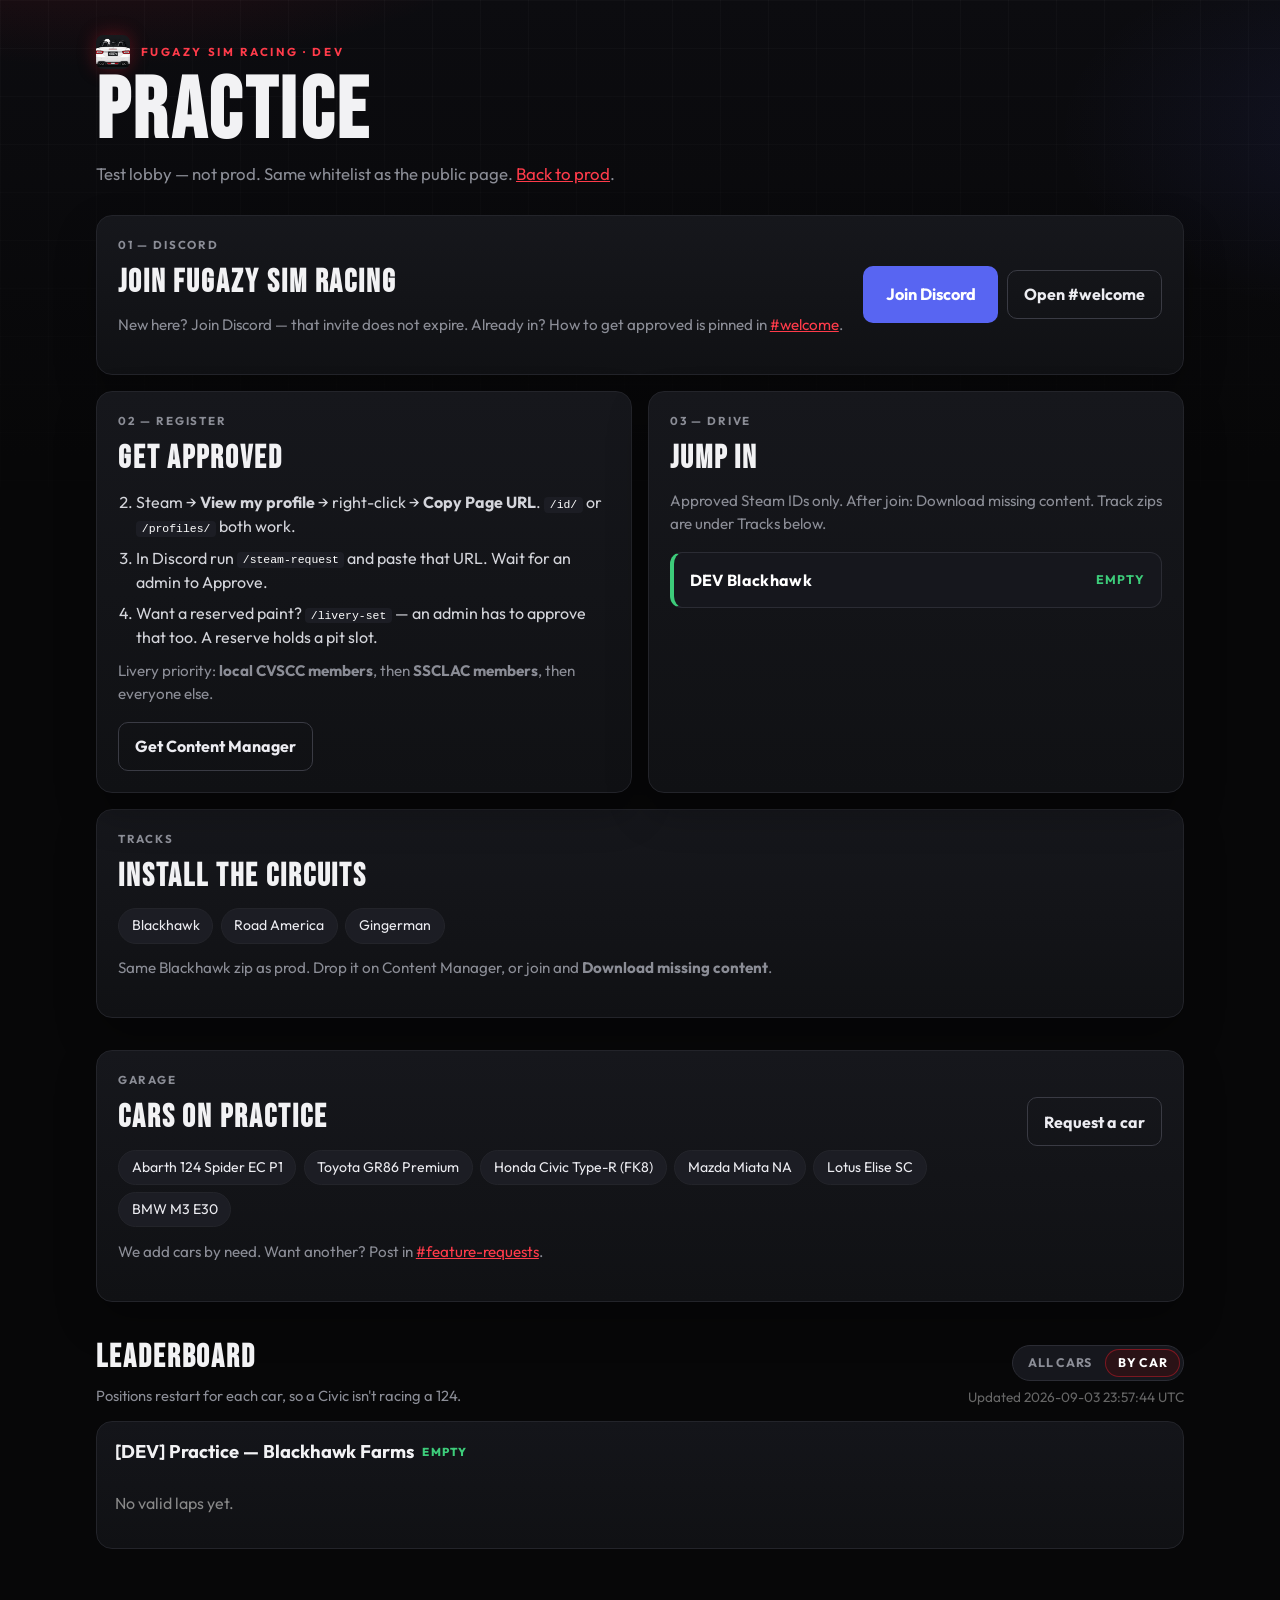
==== dev/index.html @ b8f1e362 "Add never-expire Discord join button to player page" ====
<!DOCTYPE html>
<html lang="en">
<head>
  <meta charset="utf-8">
  <meta name="viewport" content="width=device-width, initial-scale=1">
  <title>FUGAZY SIM RACING — Practice DEV</title>
  <link rel="icon" type="image/png" href="../favicon.png?v=1">
  <link rel="apple-touch-icon" href="../favicon.png?v=1">
  <meta property="og:image" content="https://simracing.fugazy.dev/favicon.png">
  <link rel="preconnect" href="https://fonts.googleapis.com">
  <link rel="preconnect" href="https://fonts.gstatic.com" crossorigin>
  <link href="https://fonts.googleapis.com/css2?family=Bebas+Neue&family=Outfit:wght@400;600;700&display=swap" rel="stylesheet">
  <link rel="stylesheet" href="../style.css?v=6">
</head>
<body>
  <div class="wrap">
    <header>
      <div class="brand">
        <span class="brand-mark" aria-hidden="true"></span>
        <p class="eyebrow">Fugazy Sim Racing · Dev</p>
      </div>
      <h1>Practice</h1>
      <p class="lede">Test lobby — not prod. Same whitelist as the public page. <a href="../">Back to prod</a>.</p>
    </header>

    <section class="card discord-step">
      <div class="copy">
        <p class="kicker">01 — Discord</p>
        <h2>Join FUGAZY SIM RACING</h2>
        <p class="hint">New here? Join Discord — that invite does not expire. Already in? How to get approved is pinned in <a href="https://discord.com/channels/1544532113615749210/1545234414265700374">#welcome</a>.</p>
      </div>
      <div class="discord-actions">
        <a class="btn discord" href="https://discord.gg/Rh7vevrUYy">Join Discord</a>
        <a class="btn ghost" href="https://discord.com/channels/1544532113615749210/1545234414265700374">Open #welcome</a>
      </div>
    </section>

    <section class="grid">
      <article class="card">
        <p class="kicker">02 — Register</p>
        <h2>Get approved</h2>
        <ol class="howto" start="2">
          <li>Steam → <strong>View my profile</strong> → right-click → <strong>Copy Page URL</strong>. <code>/id/</code> or <code>/profiles/</code> both work.</li>
          <li>In Discord run <code>/steam-request</code> and paste that URL. Wait for an admin to Approve.</li>
          <li>Want a reserved paint? <code>/livery-set</code> — an admin has to approve that too. A reserve holds a pit slot.</li>
        </ol>
        <p class="hint">Livery priority: <strong>local CVSCC members</strong>, then <strong>SSCLAC members</strong>, then everyone else.</p>
        <div class="actions">
          <a class="btn ghost" href="https://github.com/gro-ove/actools/releases/latest">Get Content Manager</a>
        </div>
      </article>

      <article class="card">
        <p class="kicker">03 — Drive</p>
        <h2>Jump in</h2>
        <p class="hint">Approved Steam IDs only. After join: Download missing content. Track zips are under Tracks below.</p>
        <div class="join-grid">
          <a class="join-card" data-lobby="dev-blackhawk" href="https://acstuff.ru/s/q:race/online/join?ip=167.237.13.200&httpPort=8089">
            <span class="join-name">DEV Blackhawk</span>
            <span class="join-status">…</span>
          </a>
        </div>
      </article>
    </section>

    <section class="card cars-step" id="tracks">
      <div class="copy">
        <p class="kicker">Tracks</p>
        <h2>Install the circuits</h2>
        <ul class="car-pills">
            <li><a href="https://github.com/imkarrer/ac-practice/releases/download/content/slipangle_ggt.zip">Blackhawk</a></li>
            <li><a href="https://github.com/imkarrer/ac-practice/releases/download/content/lilski_road_america.zip">Road America</a></li>
            <li><a href="https://github.com/imkarrer/ac-practice/releases/download/content/gingerman_raceway.zip">Gingerman</a></li>
        </ul>
        <p class="hint">Same Blackhawk zip as prod. Drop it on Content Manager, or join and <strong>Download missing content</strong>.</p>
      </div>
    </section>

    <section class="card cars-step">
      <div class="copy">
        <p class="kicker">Garage</p>
        <h2>Cars on practice</h2>
        <ul class="car-pills">
            <li>Abarth 124 Spider EC P1</li>
            <li>Toyota GR86 Premium</li>
            <li>Honda Civic Type-R (FK8)</li>
            <li>Mazda Miata NA</li>
            <li>Lotus Elise SC</li>
            <li>BMW M3 E30</li>
        </ul>
        <p class="hint">We add cars by need. Want another? Post in <a href="https://discord.com/channels/1544532113615749210/1544893635353649294">#feature-requests</a>.</p>
      </div>
      <a class="btn ghost" href="https://discord.com/channels/1544532113615749210/1544893635353649294">Request a car</a>
    </section>

    <section>
      <div class="boards-head">
        <div>
          <h2>Leaderboard</h2>
          <p id="board-hint" class="boards-hint"></p>
        </div>
        <div class="boards-tools">
          <div class="rank-toggle" role="group" aria-label="Ranking mode">
            <button type="button" data-rank="all">All cars</button>
            <button type="button" data-rank="car">By car</button>
          </div>
          <p id="board-stamp" class="stamp"></p>
        </div>
      </div>
      <div id="boards"><p class="muted">Loading times…</p></div>
    </section>
  </div>
  <script src="../app.js?v=3"></script>
</body>
</html>
---- style.css ----
:root {
  color-scheme: dark;
  --bg: #070708;
  --card: #101114;
  --line: #23242a;
  --text: #f2f2f4;
  --muted: #8b8d96;
  --red: #e11d2e;
  --red-2: #ff3b4a;
  --green: #3dcc7a;
  --amber: #f0b429;
  --blurple: #5865f2;
}

* { box-sizing: border-box; }

html, body { margin: 0; min-height: 100%; }

body {
  font-family: Outfit, Segoe UI, system-ui, sans-serif;
  background:
    radial-gradient(900px 420px at 8% -10%, rgba(225, 29, 46, 0.22), transparent 55%),
    radial-gradient(700px 380px at 110% 8%, rgba(88, 101, 242, 0.1), transparent 50%),
    linear-gradient(180deg, #0c0c10 0%, var(--bg) 28%);
  color: var(--text);
  line-height: 1.5;
}

body::before {
  content: "";
  position: fixed;
  inset: 0;
  pointer-events: none;
  background-image:
    linear-gradient(rgba(255, 255, 255, 0.025) 1px, transparent 1px),
    linear-gradient(90deg, rgba(255, 255, 255, 0.025) 1px, transparent 1px);
  background-size: 48px 48px;
  mask-image: linear-gradient(180deg, #000 0%, transparent 72%);
}

a { color: var(--red-2); }
a:hover { color: #ff6b76; }

.wrap {
  width: min(68rem, calc(100% - 2rem));
  margin: 0 auto;
  padding: 2.2rem 0 4.5rem;
  position: relative;
}

.brand {
  display: flex;
  align-items: center;
  gap: 0.7rem;
  margin: 0 0 0.35rem;
}

.brand-mark {
  width: 2.1rem;
  height: 2.1rem;
  flex: 0 0 auto;
  border-radius: 0.45rem;
  background: #111 url("favicon.png") center / cover no-repeat;
  box-shadow: 0 0 18px rgba(225, 29, 46, 0.35);
}

.eyebrow {
  margin: 0;
  letter-spacing: 0.22em;
  font-size: 0.72rem;
  font-weight: 700;
  color: var(--red-2);
  text-transform: uppercase;
}

h1 {
  font-family: "Bebas Neue", Impact, sans-serif;
  font-size: clamp(3.2rem, 8vw, 5.4rem);
  line-height: 0.9;
  letter-spacing: 0.04em;
  margin: 0 0 0.55rem;
}

.lede {
  margin: 0 0 1.8rem;
  color: var(--muted);
  max-width: 36rem;
  font-size: 1.05rem;
}

.discord-step {
  display: flex;
  align-items: center;
  justify-content: space-between;
  gap: 1.2rem;
  margin-bottom: 1rem;
}

.discord-step .copy { min-width: 0; }

.discord-actions {
  display: flex;
  flex-wrap: wrap;
  gap: 0.55rem;
  flex: 0 0 auto;
  align-items: center;
}

.discord-step .discord-actions .btn.discord {
  padding: 0.95rem 1.35rem;
  font-size: 1.02rem;
}

@media (max-width: 700px) {
  .discord-step {
    flex-direction: column;
    align-items: stretch;
  }
}

.grid {
  display: grid;
  grid-template-columns: 1fr 1fr;
  gap: 1rem;
  margin-bottom: 1rem;
}

.cars-step {
  display: flex;
  align-items: flex-start;
  justify-content: space-between;
  gap: 1.2rem;
  margin-bottom: 2rem;
}

.cars-step .copy { min-width: 0; flex: 1; }

.cars-step .btn {
  flex: 0 0 auto;
  margin-top: 1.6rem;
}

.car-pills {
  display: flex;
  flex-wrap: wrap;
  gap: 0.45rem;
  list-style: none;
  margin: 0 0 0.85rem;
  padding: 0;
}

.car-pills li {
  background: #1c1d24;
  border: 1px solid var(--line);
  border-radius: 999px;
  padding: 0.38rem 0.8rem;
  font-size: 0.88rem;
  color: #ececf1;
}

.car-pills a {
  color: inherit;
  text-decoration: none;
}

.car-pills a:hover {
  text-decoration: underline;
}

@media (max-width: 700px) {
  .cars-step {
    flex-direction: column;
    align-items: stretch;
  }
  .cars-step .btn { margin-top: 0; }
}

@media (max-width: 800px) {
  .grid { grid-template-columns: 1fr; }
}

.card {
  background: linear-gradient(180deg, #16171c 0%, var(--card) 100%);
  border: 1px solid var(--line);
  border-radius: 16px;
  padding: 1.25rem 1.3rem 1.35rem;
  box-shadow: 0 18px 40px rgba(0, 0, 0, 0.28);
}

.kicker {
  margin: 0 0 0.35rem;
  color: var(--muted);
  font-size: 0.72rem;
  letter-spacing: 0.16em;
  text-transform: uppercase;
  font-weight: 700;
}

.card h2 {
  font-family: "Bebas Neue", Impact, sans-serif;
  letter-spacing: 0.06em;
  font-size: 2rem;
  margin: 0 0 0.45rem;
}

.card p.hint {
  margin: 0 0 1rem;
  color: var(--muted);
  font-size: 0.95rem;
}

ol.howto {
  margin: 0 0 0.7rem;
  padding-left: 1.15rem;
  color: #d4d5db;
}

ol.howto li { margin: 0.45rem 0; }
ol.howto code {
  font-size: 0.88em;
  color: #fff;
  background: #1c1d24;
  padding: 0.08rem 0.35rem;
  border-radius: 4px;
}

.actions {
  display: flex;
  flex-wrap: wrap;
  gap: 0.55rem;
}

.btn {
  display: inline-flex;
  align-items: center;
  justify-content: center;
  text-decoration: none;
  font-weight: 700;
  border-radius: 10px;
  padding: 0.72rem 1rem;
  color: #fff;
  border: 1px solid transparent;
}

.btn.discord {
  background: var(--blurple);
  color: #fff;
}
.btn.discord:hover { background: #6d78f5; color: #fff; }

.btn.ghost {
  background: transparent;
  border-color: #3a3b44;
  color: #ececf1;
}
.btn.ghost:hover { border-color: #6a6b76; color: #fff; }

.join-grid {
  display: grid;
  gap: 0.6rem;
}

.join-card {
  display: flex;
  align-items: center;
  justify-content: space-between;
  gap: 0.8rem;
  text-decoration: none;
  color: #fff;
  background: #16171d;
  border: 1px solid #2b2c34;
  border-left: 4px solid var(--green);
  border-radius: 12px;
  padding: 0.95rem 1rem;
  transition: transform 0.15s ease, border-color 0.15s ease, background 0.15s ease;
}

.join-card:hover {
  transform: translateY(-1px);
  background: #1b1c23;
  color: #fff;
}

.join-card.busy {
  border-left-color: var(--amber);
}

.join-name {
  font-weight: 700;
  letter-spacing: 0.02em;
}

.join-status {
  font-size: 0.78rem;
  font-weight: 700;
  letter-spacing: 0.08em;
  text-transform: uppercase;
  color: var(--green);
}

.join-card.busy .join-status { color: var(--amber); }

.boards-head {
  display: flex;
  align-items: baseline;
  justify-content: space-between;
  gap: 1rem;
  margin: 0.4rem 0 0.85rem;
}

.boards-head h2 {
  font-family: "Bebas Neue", Impact, sans-serif;
  letter-spacing: 0.06em;
  font-size: 2rem;
  margin: 0;
}

.boards-hint {
  margin: 0.2rem 0 0;
  color: var(--muted);
  font-size: 0.92rem;
}

.boards-tools {
  display: flex;
  flex-direction: column;
  align-items: flex-end;
  gap: 0.4rem;
}

.rank-toggle {
  display: inline-flex;
  padding: 0.18rem;
  background: #16171d;
  border: 1px solid #2b2c34;
  border-radius: 999px;
}

.rank-toggle button {
  appearance: none;
  border: 0;
  background: transparent;
  color: var(--muted);
  font: 700 0.78rem Outfit, Segoe UI, system-ui, sans-serif;
  letter-spacing: 0.06em;
  text-transform: uppercase;
  padding: 0.42rem 0.8rem;
  border-radius: 999px;
  cursor: pointer;
}

.rank-toggle button.on {
  background: #2a1216;
  color: #fff;
  box-shadow: inset 0 0 0 1px rgba(225, 29, 46, 0.45);
}

.rank-toggle button:hover { color: #fff; }

.mixed-boards { padding-bottom: 0.55rem; }

.stamp { color: #666; font-size: 0.85rem; margin: 0; }

@media (max-width: 700px) {
  .boards-head { flex-direction: column; align-items: stretch; }
  .boards-tools { align-items: flex-start; }
}

.board {
  background: linear-gradient(180deg, #14151a 0%, #101114 100%);
  border: 1px solid var(--line);
  border-radius: 16px;
  padding: 1rem 1.1rem 0.4rem;
  margin: 0 0 1rem;
  overflow-x: auto;
}

.board h2 {
  font-size: 1.15rem;
  margin: 0 0 0.55rem;
  display: flex;
  align-items: center;
  gap: 0.55rem;
}

.board h3.car-name {
  margin: 0;
  font-size: 1.02rem;
  letter-spacing: 0.01em;
  text-transform: none;
  color: var(--text);
}

.board h4 {
  margin: 0.7rem 0 0.3rem;
  font-size: 0.72rem;
  letter-spacing: 0.12em;
  text-transform: uppercase;
  color: var(--muted);
}

.car-boards {
  display: grid;
  gap: 0.85rem;
  padding-bottom: 0.7rem;
}

.car-group {
  background: #121318;
  border: 1px solid #23242b;
  border-radius: 12px;
  padding: 0.75rem 0.85rem 0.55rem;
}

.car-meta {
  margin: 0.15rem 0 0.15rem;
  color: var(--muted);
  font-size: 0.8rem;
}

.live {
  font-size: 0.72rem;
  font-weight: 800;
  letter-spacing: 0.1em;
  text-transform: uppercase;
}
.live.empty { color: var(--green); }
.live.busy { color: var(--amber); }

table.laps {
  width: 100%;
  border-collapse: collapse;
  font-size: 0.92rem;
}

table.laps th, table.laps td {
  text-align: left;
  padding: 0.42rem 0.45rem;
  border-bottom: 1px solid #23242b;
  vertical-align: top;
}

table.laps th { color: #7d7f88; font-weight: 600; font-size: 0.78rem; letter-spacing: 0.06em; text-transform: uppercase; }
table.laps td.pos { color: #888; width: 2.2rem; }
table.laps td.time { font-variant-numeric: tabular-nums; font-weight: 700; white-space: nowrap; }
table.laps td.guid { font-family: ui-monospace, Consolas, monospace; font-size: 0.8rem; }
table.laps a.steam { color: #9bd; text-decoration: none; }
table.laps a.steam:hover { text-decoration: underline; }

p.muted { color: #888; }
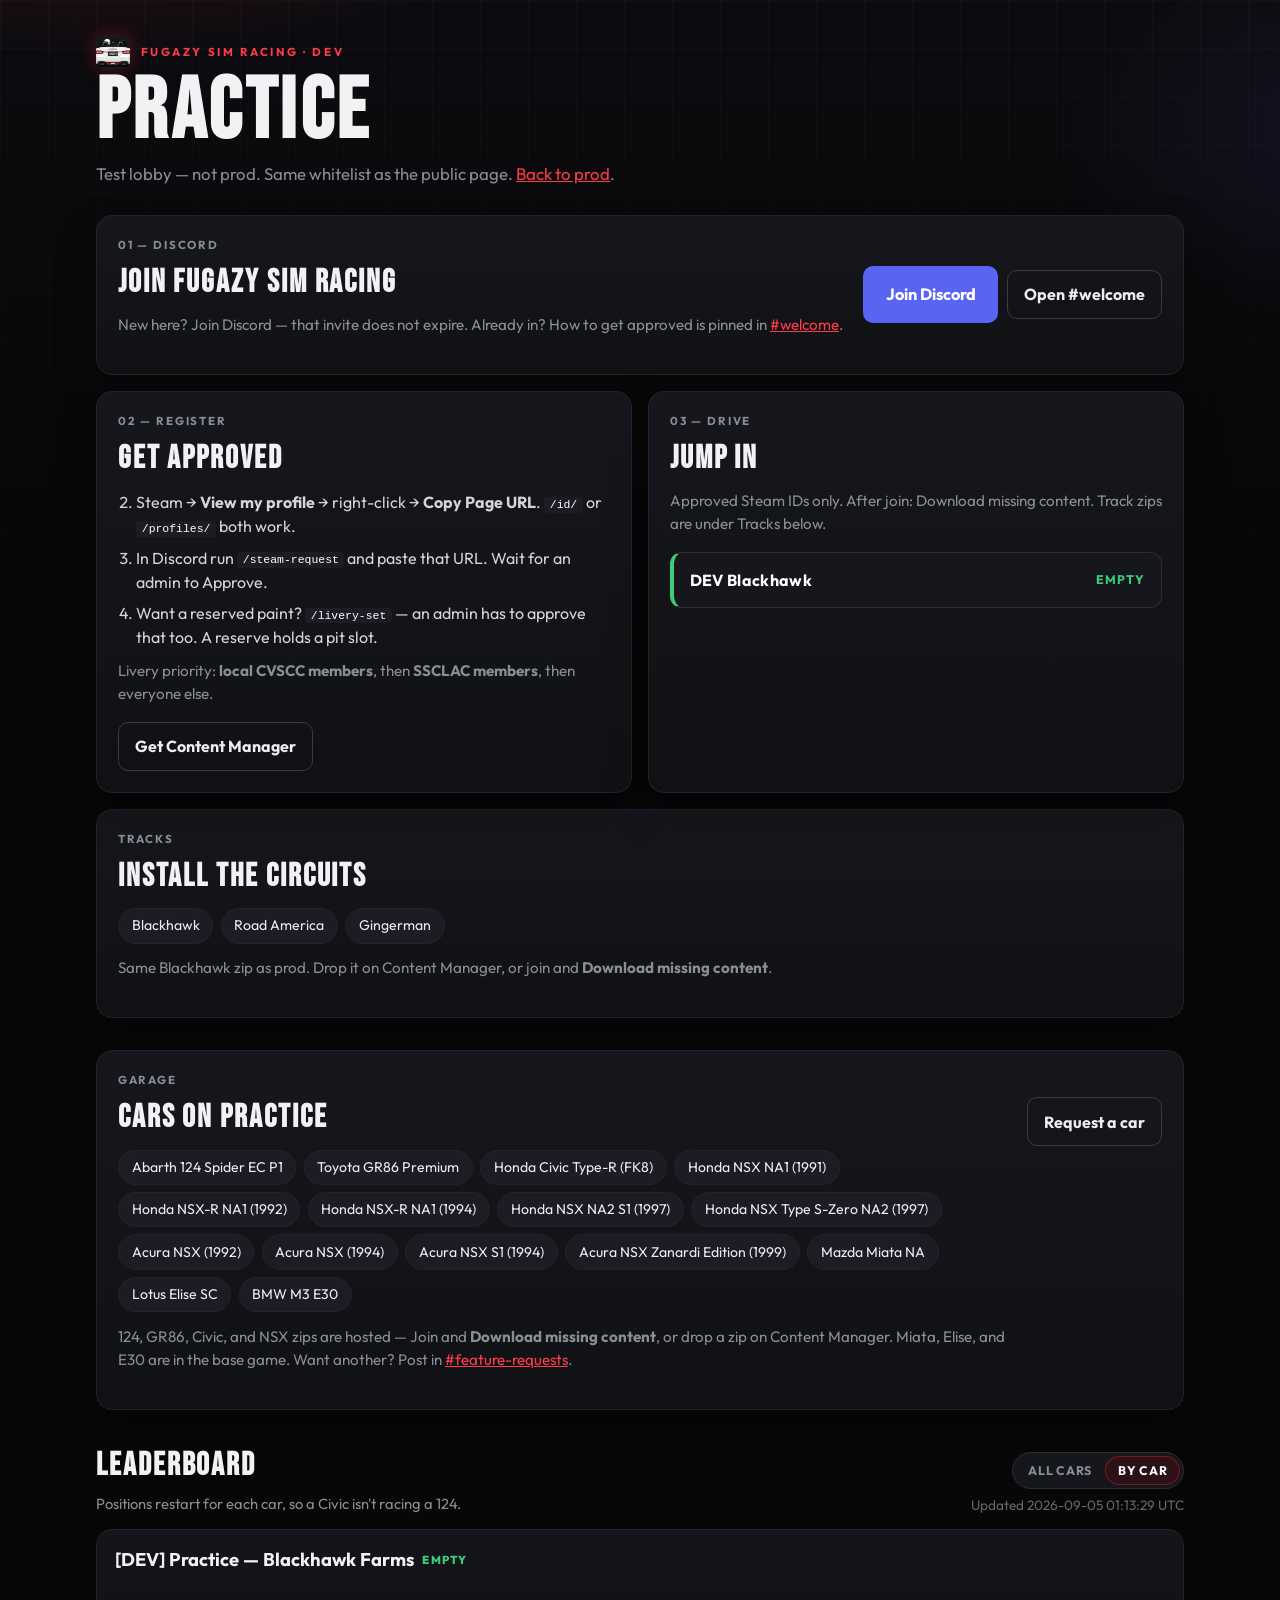
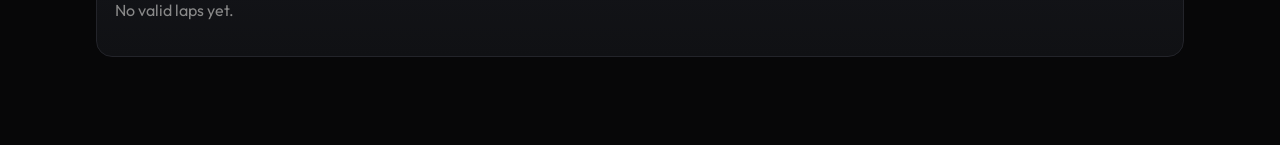
==== commit 8343dea5: "Add Some1 NSX pack to practice garage and CM downloads." ====
--- a/dev/index.html
+++ b/dev/index.html
@@ -1,115 +1,124 @@
-<!DOCTYPE html>
-<html lang="en">
-<head>
-  <meta charset="utf-8">
-  <meta name="viewport" content="width=device-width, initial-scale=1">
-  <title>FUGAZY SIM RACING — Practice DEV</title>
-  <link rel="icon" type="image/png" href="../favicon.png?v=1">
-  <link rel="apple-touch-icon" href="../favicon.png?v=1">
-  <meta property="og:image" content="https://simracing.fugazy.dev/favicon.png">
-  <link rel="preconnect" href="https://fonts.googleapis.com">
-  <link rel="preconnect" href="https://fonts.gstatic.com" crossorigin>
-  <link href="https://fonts.googleapis.com/css2?family=Bebas+Neue&family=Outfit:wght@400;600;700&display=swap" rel="stylesheet">
-  <link rel="stylesheet" href="../style.css?v=6">
-</head>
-<body>
-  <div class="wrap">
-    <header>
-      <div class="brand">
-        <span class="brand-mark" aria-hidden="true"></span>
-        <p class="eyebrow">Fugazy Sim Racing · Dev</p>
-      </div>
-      <h1>Practice</h1>
-      <p class="lede">Test lobby — not prod. Same whitelist as the public page. <a href="../">Back to prod</a>.</p>
-    </header>
-
-    <section class="card discord-step">
-      <div class="copy">
-        <p class="kicker">01 — Discord</p>
-        <h2>Join FUGAZY SIM RACING</h2>
-        <p class="hint">New here? Join Discord — that invite does not expire. Already in? How to get approved is pinned in <a href="https://discord.com/channels/1544532113615749210/1545234414265700374">#welcome</a>.</p>
-      </div>
-      <div class="discord-actions">
-        <a class="btn discord" href="https://discord.gg/Rh7vevrUYy">Join Discord</a>
-        <a class="btn ghost" href="https://discord.com/channels/1544532113615749210/1545234414265700374">Open #welcome</a>
-      </div>
-    </section>
-
-    <section class="grid">
-      <article class="card">
-        <p class="kicker">02 — Register</p>
-        <h2>Get approved</h2>
-        <ol class="howto" start="2">
-          <li>Steam → <strong>View my profile</strong> → right-click → <strong>Copy Page URL</strong>. <code>/id/</code> or <code>/profiles/</code> both work.</li>
-          <li>In Discord run <code>/steam-request</code> and paste that URL. Wait for an admin to Approve.</li>
-          <li>Want a reserved paint? <code>/livery-set</code> — an admin has to approve that too. A reserve holds a pit slot.</li>
-        </ol>
-        <p class="hint">Livery priority: <strong>local CVSCC members</strong>, then <strong>SSCLAC members</strong>, then everyone else.</p>
-        <div class="actions">
-          <a class="btn ghost" href="https://github.com/gro-ove/actools/releases/latest">Get Content Manager</a>
-        </div>
-      </article>
-
-      <article class="card">
-        <p class="kicker">03 — Drive</p>
-        <h2>Jump in</h2>
-        <p class="hint">Approved Steam IDs only. After join: Download missing content. Track zips are under Tracks below.</p>
-        <div class="join-grid">
-          <a class="join-card" data-lobby="dev-blackhawk" href="https://acstuff.ru/s/q:race/online/join?ip=167.237.13.200&httpPort=8089">
-            <span class="join-name">DEV Blackhawk</span>
-            <span class="join-status">…</span>
-          </a>
-        </div>
-      </article>
-    </section>
-
-    <section class="card cars-step" id="tracks">
-      <div class="copy">
-        <p class="kicker">Tracks</p>
-        <h2>Install the circuits</h2>
-        <ul class="car-pills">
-            <li><a href="https://github.com/imkarrer/ac-practice/releases/download/content/slipangle_ggt.zip">Blackhawk</a></li>
-            <li><a href="https://github.com/imkarrer/ac-practice/releases/download/content/lilski_road_america.zip">Road America</a></li>
-            <li><a href="https://github.com/imkarrer/ac-practice/releases/download/content/gingerman_raceway.zip">Gingerman</a></li>
-        </ul>
-        <p class="hint">Same Blackhawk zip as prod. Drop it on Content Manager, or join and <strong>Download missing content</strong>.</p>
-      </div>
-    </section>
-
-    <section class="card cars-step">
-      <div class="copy">
-        <p class="kicker">Garage</p>
-        <h2>Cars on practice</h2>
-        <ul class="car-pills">
-            <li>Abarth 124 Spider EC P1</li>
-            <li>Toyota GR86 Premium</li>
-            <li>Honda Civic Type-R (FK8)</li>
-            <li>Mazda Miata NA</li>
-            <li>Lotus Elise SC</li>
-            <li>BMW M3 E30</li>
-        </ul>
-        <p class="hint">We add cars by need. Want another? Post in <a href="https://discord.com/channels/1544532113615749210/1544893635353649294">#feature-requests</a>.</p>
-      </div>
-      <a class="btn ghost" href="https://discord.com/channels/1544532113615749210/1544893635353649294">Request a car</a>
-    </section>
-
-    <section>
-      <div class="boards-head">
-        <div>
-          <h2>Leaderboard</h2>
-          <p id="board-hint" class="boards-hint"></p>
-        </div>
-        <div class="boards-tools">
-          <div class="rank-toggle" role="group" aria-label="Ranking mode">
-            <button type="button" data-rank="all">All cars</button>
-            <button type="button" data-rank="car">By car</button>
-          </div>
-          <p id="board-stamp" class="stamp"></p>
-        </div>
-      </div>
-      <div id="boards"><p class="muted">Loading times…</p></div>
-    </section>
-  </div>
-  <script src="../app.js?v=3"></script>
-</body>
-</html>
+<!DOCTYPE html>
+<html lang="en" data-events="https://ntfy.sh/ac-imkarrer-ac-practice-status/sse">
+<head>
+  <meta charset="utf-8">
+  <meta name="viewport" content="width=device-width, initial-scale=1">
+  <title>FUGAZY SIM RACING — Practice DEV</title>
+  <link rel="icon" type="image/png" href="../favicon.png?v=1">
+  <link rel="apple-touch-icon" href="../favicon.png?v=1">
+  <meta property="og:image" content="https://imkarrer.github.io/ac-practice/favicon.png">
+  <link rel="preconnect" href="https://fonts.googleapis.com">
+  <link rel="preconnect" href="https://fonts.gstatic.com" crossorigin>
+  <link href="https://fonts.googleapis.com/css2?family=Bebas+Neue&family=Outfit:wght@400;600;700&display=swap" rel="stylesheet">
+  <link rel="stylesheet" href="../style.css?v=6">
+</head>
+<body>
+  <div class="wrap">
+    <header>
+      <div class="brand">
+        <span class="brand-mark" aria-hidden="true"></span>
+        <p class="eyebrow">Fugazy Sim Racing · Dev</p>
+      </div>
+      <h1>Practice</h1>
+      <p class="lede">Test lobby — not prod. Same whitelist as the public page. <a href="../">Back to prod</a>.</p>
+    </header>
+
+    <section class="card discord-step">
+      <div class="copy">
+        <p class="kicker">01 — Discord</p>
+        <h2>Join FUGAZY SIM RACING</h2>
+        <p class="hint">New here? Join Discord — that invite does not expire. Already in? How to get approved is pinned in <a href="https://discord.com/channels/1544532113615749210/1545234414265700374">#welcome</a>.</p>
+      </div>
+      <div class="discord-actions">
+        <a class="btn discord" href="https://discord.gg/Rh7vevrUYy">Join Discord</a>
+        <a class="btn ghost" href="https://discord.com/channels/1544532113615749210/1545234414265700374">Open #welcome</a>
+      </div>
+    </section>
+
+    <section class="grid">
+      <article class="card">
+        <p class="kicker">02 — Register</p>
+        <h2>Get approved</h2>
+        <ol class="howto" start="2">
+          <li>Steam → <strong>View my profile</strong> → right-click → <strong>Copy Page URL</strong>. <code>/id/</code> or <code>/profiles/</code> both work.</li>
+          <li>In Discord run <code>/steam-request</code> and paste that URL. Wait for an admin to Approve.</li>
+          <li>Want a reserved paint? <code>/livery-set</code> — an admin has to approve that too. A reserve holds a pit slot.</li>
+        </ol>
+        <p class="hint">Livery priority: <strong>local CVSCC members</strong>, then <strong>SSCLAC members</strong>, then everyone else.</p>
+        <div class="actions">
+          <a class="btn ghost" href="https://github.com/gro-ove/actools/releases/latest">Get Content Manager</a>
+        </div>
+      </article>
+
+      <article class="card">
+        <p class="kicker">03 — Drive</p>
+        <h2>Jump in</h2>
+        <p class="hint">Approved Steam IDs only. After join: Download missing content. Track zips are under Tracks below.</p>
+        <div class="join-grid">
+          <a class="join-card" data-lobby="dev-blackhawk" href="https://acstuff.ru/s/q:race/online/join?ip=167.237.13.200&httpPort=8089">
+            <span class="join-name">DEV Blackhawk</span>
+            <span class="join-status">…</span>
+          </a>
+        </div>
+      </article>
+    </section>
+
+    <section class="card cars-step" id="tracks">
+      <div class="copy">
+        <p class="kicker">Tracks</p>
+        <h2>Install the circuits</h2>
+        <ul class="car-pills">
+            <li><a href="https://github.com/imkarrer/ac-practice/releases/download/content/slipangle_ggt.zip">Blackhawk</a></li>
+            <li><a href="https://github.com/imkarrer/ac-practice/releases/download/content/lilski_road_america.zip">Road America</a></li>
+            <li><a href="https://github.com/imkarrer/ac-practice/releases/download/content/gingerman_raceway.zip">Gingerman</a></li>
+        </ul>
+        <p class="hint">Same Blackhawk zip as prod. Drop it on Content Manager, or join and <strong>Download missing content</strong>.</p>
+      </div>
+    </section>
+
+    <section class="card cars-step">
+      <div class="copy">
+        <p class="kicker">Garage</p>
+        <h2>Cars on practice</h2>
+        <ul class="car-pills">
+            <li><a href="https://github.com/imkarrer/ac-practice/releases/download/content/abarth_124_2016.zip">Abarth 124 Spider EC P1</a></li>
+            <li><a href="https://github.com/imkarrer/ac-practice/releases/download/content/tbb_toyota_gr86_premium.zip">Toyota GR86 Premium</a></li>
+            <li><a href="https://github.com/imkarrer/ac-practice/releases/download/content/pc_civic.zip">Honda Civic Type-R (FK8)</a></li>
+            <li><a href="https://github.com/imkarrer/ac-practice/releases/download/content/some1_honda_nsx_1991.zip">Honda NSX NA1 (1991)</a></li>
+            <li><a href="https://github.com/imkarrer/ac-practice/releases/download/content/some1_honda_nsx_r_1992.zip">Honda NSX-R NA1 (1992)</a></li>
+            <li><a href="https://github.com/imkarrer/ac-practice/releases/download/content/some1_honda_nsx_r_1994.zip">Honda NSX-R NA1 (1994)</a></li>
+            <li><a href="https://github.com/imkarrer/ac-practice/releases/download/content/some1_honda_nsx_1997_s1.zip">Honda NSX NA2 S1 (1997)</a></li>
+            <li><a href="https://github.com/imkarrer/ac-practice/releases/download/content/some1_honda_nsx_type_s_zero_1997.zip">Honda NSX Type S-Zero NA2 (1997)</a></li>
+            <li><a href="https://github.com/imkarrer/ac-practice/releases/download/content/some1_acura_nsx_1992.zip">Acura NSX (1992)</a></li>
+            <li><a href="https://github.com/imkarrer/ac-practice/releases/download/content/some1_acura_nsx_1994.zip">Acura NSX (1994)</a></li>
+            <li><a href="https://github.com/imkarrer/ac-practice/releases/download/content/some1_acura_nsx_1994_s1.zip">Acura NSX S1 (1994)</a></li>
+            <li><a href="https://github.com/imkarrer/ac-practice/releases/download/content/some1_acura_nsx_zanardi_1999.zip">Acura NSX Zanardi Edition (1999)</a></li>
+            <li>Mazda Miata NA</li>
+            <li>Lotus Elise SC</li>
+            <li>BMW M3 E30</li>
+        </ul>
+        <p class="hint">124, GR86, Civic, and NSX zips are hosted — Join and <strong>Download missing content</strong>, or drop a zip on Content Manager. Miata, Elise, and E30 are in the base game. Want another? Post in <a href="https://discord.com/channels/1544532113615749210/1544893635353649294">#feature-requests</a>.</p>
+      </div>
+      <a class="btn ghost" href="https://discord.com/channels/1544532113615749210/1544893635353649294">Request a car</a>
+    </section>
+
+    <section>
+      <div class="boards-head">
+        <div>
+          <h2>Leaderboard</h2>
+          <p id="board-hint" class="boards-hint"></p>
+        </div>
+        <div class="boards-tools">
+          <div class="rank-toggle" role="group" aria-label="Ranking mode">
+            <button type="button" data-rank="all">All cars</button>
+            <button type="button" data-rank="car">By car</button>
+          </div>
+          <p id="board-stamp" class="stamp"></p>
+        </div>
+      </div>
+      <div id="boards"><p class="muted">Loading times…</p></div>
+    </section>
+  </div>
+  <script src="../app.js?v=4"></script>
+</body>
+</html>
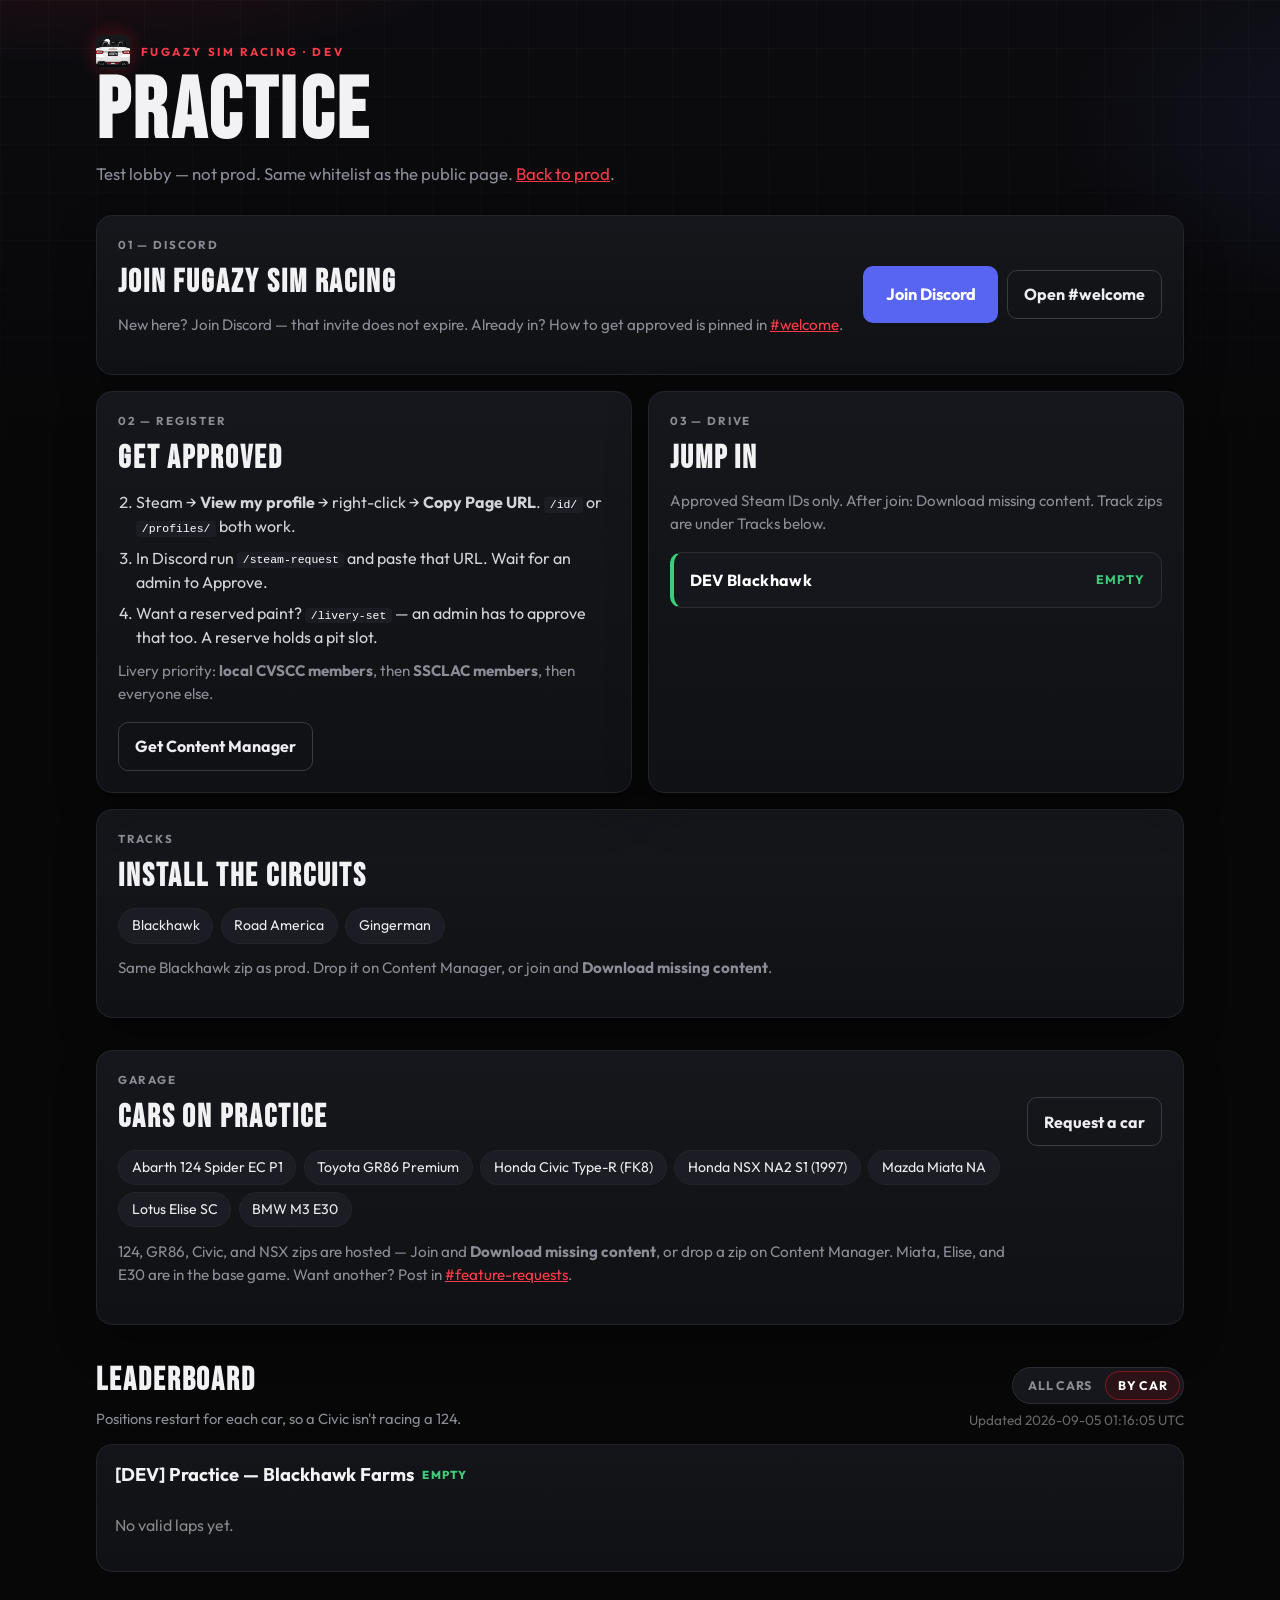
==== commit 936c5179: "Host only the Honda NSX NA2 S1 (1997) on practice." ====
--- a/dev/index.html
+++ b/dev/index.html
@@ -84,15 +84,7 @@
             <li><a href="https://github.com/imkarrer/ac-practice/releases/download/content/abarth_124_2016.zip">Abarth 124 Spider EC P1</a></li>
             <li><a href="https://github.com/imkarrer/ac-practice/releases/download/content/tbb_toyota_gr86_premium.zip">Toyota GR86 Premium</a></li>
             <li><a href="https://github.com/imkarrer/ac-practice/releases/download/content/pc_civic.zip">Honda Civic Type-R (FK8)</a></li>
-            <li><a href="https://github.com/imkarrer/ac-practice/releases/download/content/some1_honda_nsx_1991.zip">Honda NSX NA1 (1991)</a></li>
-            <li><a href="https://github.com/imkarrer/ac-practice/releases/download/content/some1_honda_nsx_r_1992.zip">Honda NSX-R NA1 (1992)</a></li>
-            <li><a href="https://github.com/imkarrer/ac-practice/releases/download/content/some1_honda_nsx_r_1994.zip">Honda NSX-R NA1 (1994)</a></li>
             <li><a href="https://github.com/imkarrer/ac-practice/releases/download/content/some1_honda_nsx_1997_s1.zip">Honda NSX NA2 S1 (1997)</a></li>
-            <li><a href="https://github.com/imkarrer/ac-practice/releases/download/content/some1_honda_nsx_type_s_zero_1997.zip">Honda NSX Type S-Zero NA2 (1997)</a></li>
-            <li><a href="https://github.com/imkarrer/ac-practice/releases/download/content/some1_acura_nsx_1992.zip">Acura NSX (1992)</a></li>
-            <li><a href="https://github.com/imkarrer/ac-practice/releases/download/content/some1_acura_nsx_1994.zip">Acura NSX (1994)</a></li>
-            <li><a href="https://github.com/imkarrer/ac-practice/releases/download/content/some1_acura_nsx_1994_s1.zip">Acura NSX S1 (1994)</a></li>
-            <li><a href="https://github.com/imkarrer/ac-practice/releases/download/content/some1_acura_nsx_zanardi_1999.zip">Acura NSX Zanardi Edition (1999)</a></li>
             <li>Mazda Miata NA</li>
             <li>Lotus Elise SC</li>
             <li>BMW M3 E30</li>
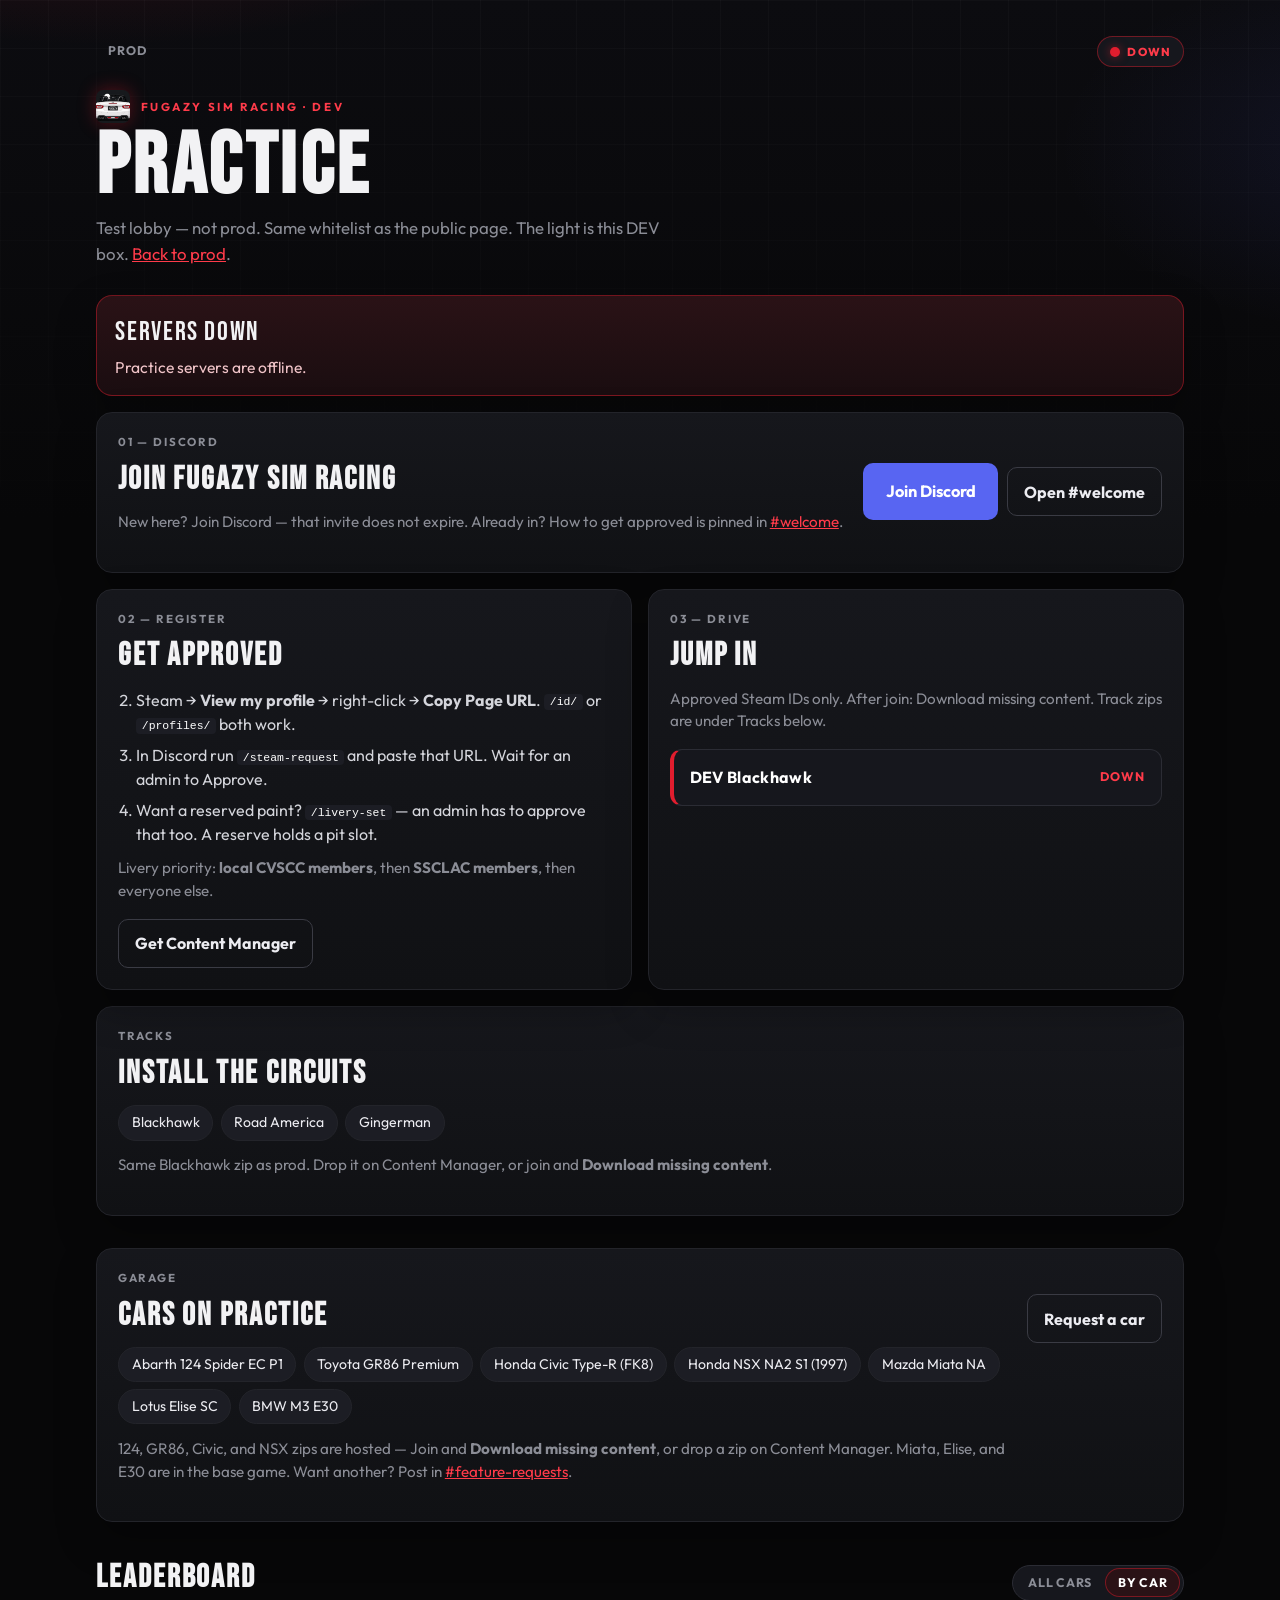
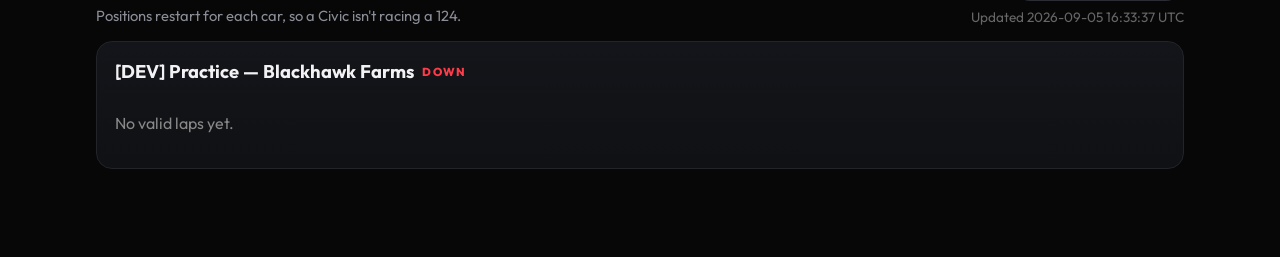
==== commit 1a481025: "Show a red/green box light on the player page so maintenance is obvious. EOF" ====
--- a/dev/index.html
+++ b/dev/index.html
@@ -10,18 +10,30 @@
   <link rel="preconnect" href="https://fonts.googleapis.com">
   <link rel="preconnect" href="https://fonts.gstatic.com" crossorigin>
   <link href="https://fonts.googleapis.com/css2?family=Bebas+Neue&family=Outfit:wght@400;600;700&display=swap" rel="stylesheet">
-  <link rel="stylesheet" href="../style.css?v=6">
+  <link rel="stylesheet" href="../style.css?v=7">
 </head>
 <body>
   <div class="wrap">
     <header>
+      <nav class="site-nav" aria-label="Site">
+        <a class="nav-link" href="../">Prod</a>
+        <p class="health" id="health" data-state="checking" role="status" aria-live="polite">
+          <span class="health-dot" aria-hidden="true"></span>
+          <span class="health-label">Checking…</span>
+        </p>
+      </nav>
       <div class="brand">
         <span class="brand-mark" aria-hidden="true"></span>
         <p class="eyebrow">Fugazy Sim Racing · Dev</p>
       </div>
       <h1>Practice</h1>
-      <p class="lede">Test lobby — not prod. Same whitelist as the public page. <a href="../">Back to prod</a>.</p>
+      <p class="lede">Test lobby — not prod. Same whitelist as the public page. The light is this DEV box. <a href="../">Back to prod</a>.</p>
     </header>
+
+    <aside class="health-banner" id="health-banner" hidden>
+      <strong id="health-title">Down for maintenance</strong>
+      <p id="health-message">DEV lobby is offline.</p>
+    </aside>
 
     <section class="card discord-step">
       <div class="copy">
@@ -111,6 +123,6 @@
       <div id="boards"><p class="muted">Loading times…</p></div>
     </section>
   </div>
-  <script src="../app.js?v=4"></script>
+  <script src="../app.js?v=5"></script>
 </body>
 </html>
--- a/style.css
+++ b/style.css
@@ -48,6 +48,106 @@
   position: relative;
 }
 
+.site-nav {
+  display: flex;
+  flex-wrap: wrap;
+  align-items: center;
+  gap: 0.45rem;
+  margin: 0 0 1.35rem;
+}
+
+.nav-link {
+  display: inline-flex;
+  align-items: center;
+  text-decoration: none;
+  color: var(--muted);
+  font-size: 0.78rem;
+  font-weight: 700;
+  letter-spacing: 0.08em;
+  text-transform: uppercase;
+  padding: 0.38rem 0.7rem;
+  border-radius: 999px;
+  border: 1px solid transparent;
+}
+
+.nav-link:hover { color: #fff; }
+
+.nav-link.on {
+  color: #fff;
+  background: #2a1216;
+  box-shadow: inset 0 0 0 1px rgba(225, 29, 46, 0.45);
+}
+
+.nav-link.ghost { border-color: #2b2c34; }
+
+.health {
+  display: inline-flex;
+  align-items: center;
+  gap: 0.45rem;
+  margin: 0 0 0 auto;
+  padding: 0.38rem 0.75rem;
+  border-radius: 999px;
+  border: 1px solid #2b2c34;
+  background: #16171d;
+  color: var(--muted);
+  font-size: 0.72rem;
+  font-weight: 800;
+  letter-spacing: 0.1em;
+  text-transform: uppercase;
+}
+
+.health-dot {
+  width: 0.62rem;
+  height: 0.62rem;
+  border-radius: 50%;
+  background: #5c5e68;
+  box-shadow: 0 0 0 0 rgba(92, 94, 104, 0.35);
+}
+
+.health[data-state="up"] { color: var(--green); border-color: rgba(61, 204, 122, 0.35); }
+.health[data-state="up"] .health-dot {
+  background: var(--green);
+  box-shadow: 0 0 10px rgba(61, 204, 122, 0.55);
+  animation: health-pulse 1.7s ease-in-out infinite;
+}
+
+.health[data-state="down"] { color: var(--red-2); border-color: rgba(225, 29, 46, 0.45); }
+.health[data-state="down"] .health-dot {
+  background: var(--red);
+  box-shadow: 0 0 10px rgba(225, 29, 46, 0.55);
+}
+
+@keyframes health-pulse {
+  0%, 100% { transform: scale(1); opacity: 1; }
+  50% { transform: scale(0.82); opacity: 0.7; }
+}
+
+.health-banner {
+  margin: 0 0 1rem;
+  padding: 1rem 1.15rem;
+  border-radius: 16px;
+  border: 1px solid rgba(225, 29, 46, 0.45);
+  background: linear-gradient(180deg, #2a1216 0%, #1a0d10 100%);
+  box-shadow: 0 18px 40px rgba(0, 0, 0, 0.28);
+}
+
+.health-banner[hidden] { display: none; }
+
+.health-banner strong {
+  display: block;
+  font-family: "Bebas Neue", Impact, sans-serif;
+  letter-spacing: 0.06em;
+  font-size: 1.7rem;
+  font-weight: 400;
+  margin: 0 0 0.2rem;
+}
+
+.health-banner p {
+  margin: 0;
+  color: #f0c4c8;
+  font-size: 0.98rem;
+}
+
 .brand {
   display: flex;
   align-items: center;
@@ -285,6 +385,12 @@
   border-left-color: var(--amber);
 }
 
+.join-card.down {
+  border-left-color: var(--red);
+}
+
+.join-card.down:hover { transform: none; }
+
 .join-name {
   font-weight: 700;
   letter-spacing: 0.02em;
@@ -299,6 +405,9 @@
 }
 
 .join-card.busy .join-status { color: var(--amber); }
+.join-card.down .join-status { color: var(--red-2); }
+
+.live.down { color: var(--red-2); }
 
 .boards-head {
   display: flex;
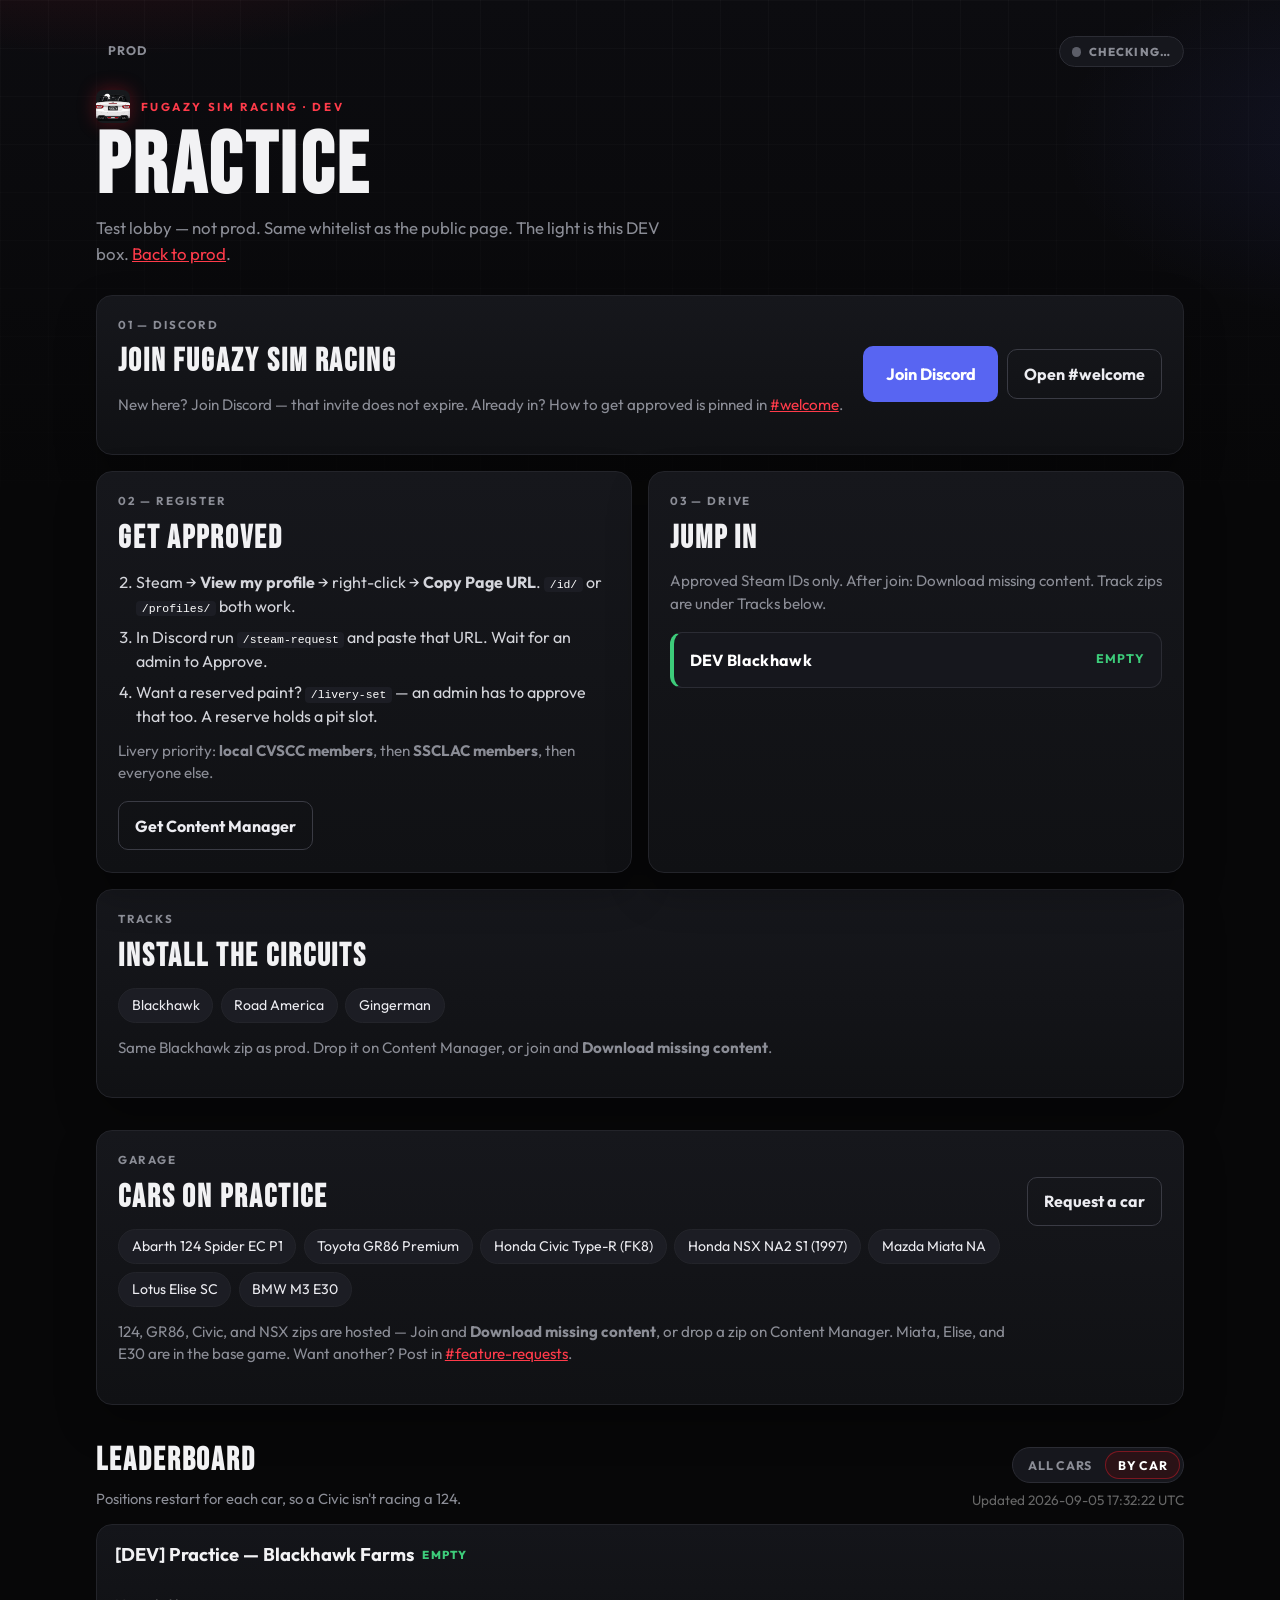
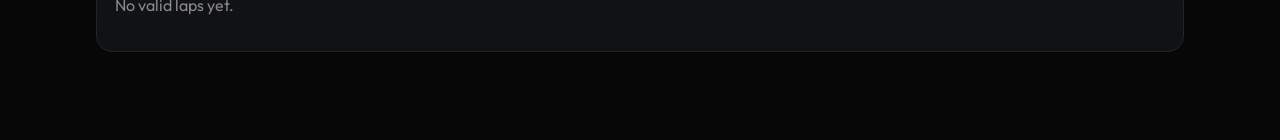
==== commit a088fa98: "Wait for a live heartbeat before painting the box as down. EOF" ====
--- a/dev/index.html
+++ b/dev/index.html
@@ -123,6 +123,6 @@
       <div id="boards"><p class="muted">Loading times…</p></div>
     </section>
   </div>
-  <script src="../app.js?v=5"></script>
+  <script src="../app.js?v=6"></script>
 </body>
 </html>
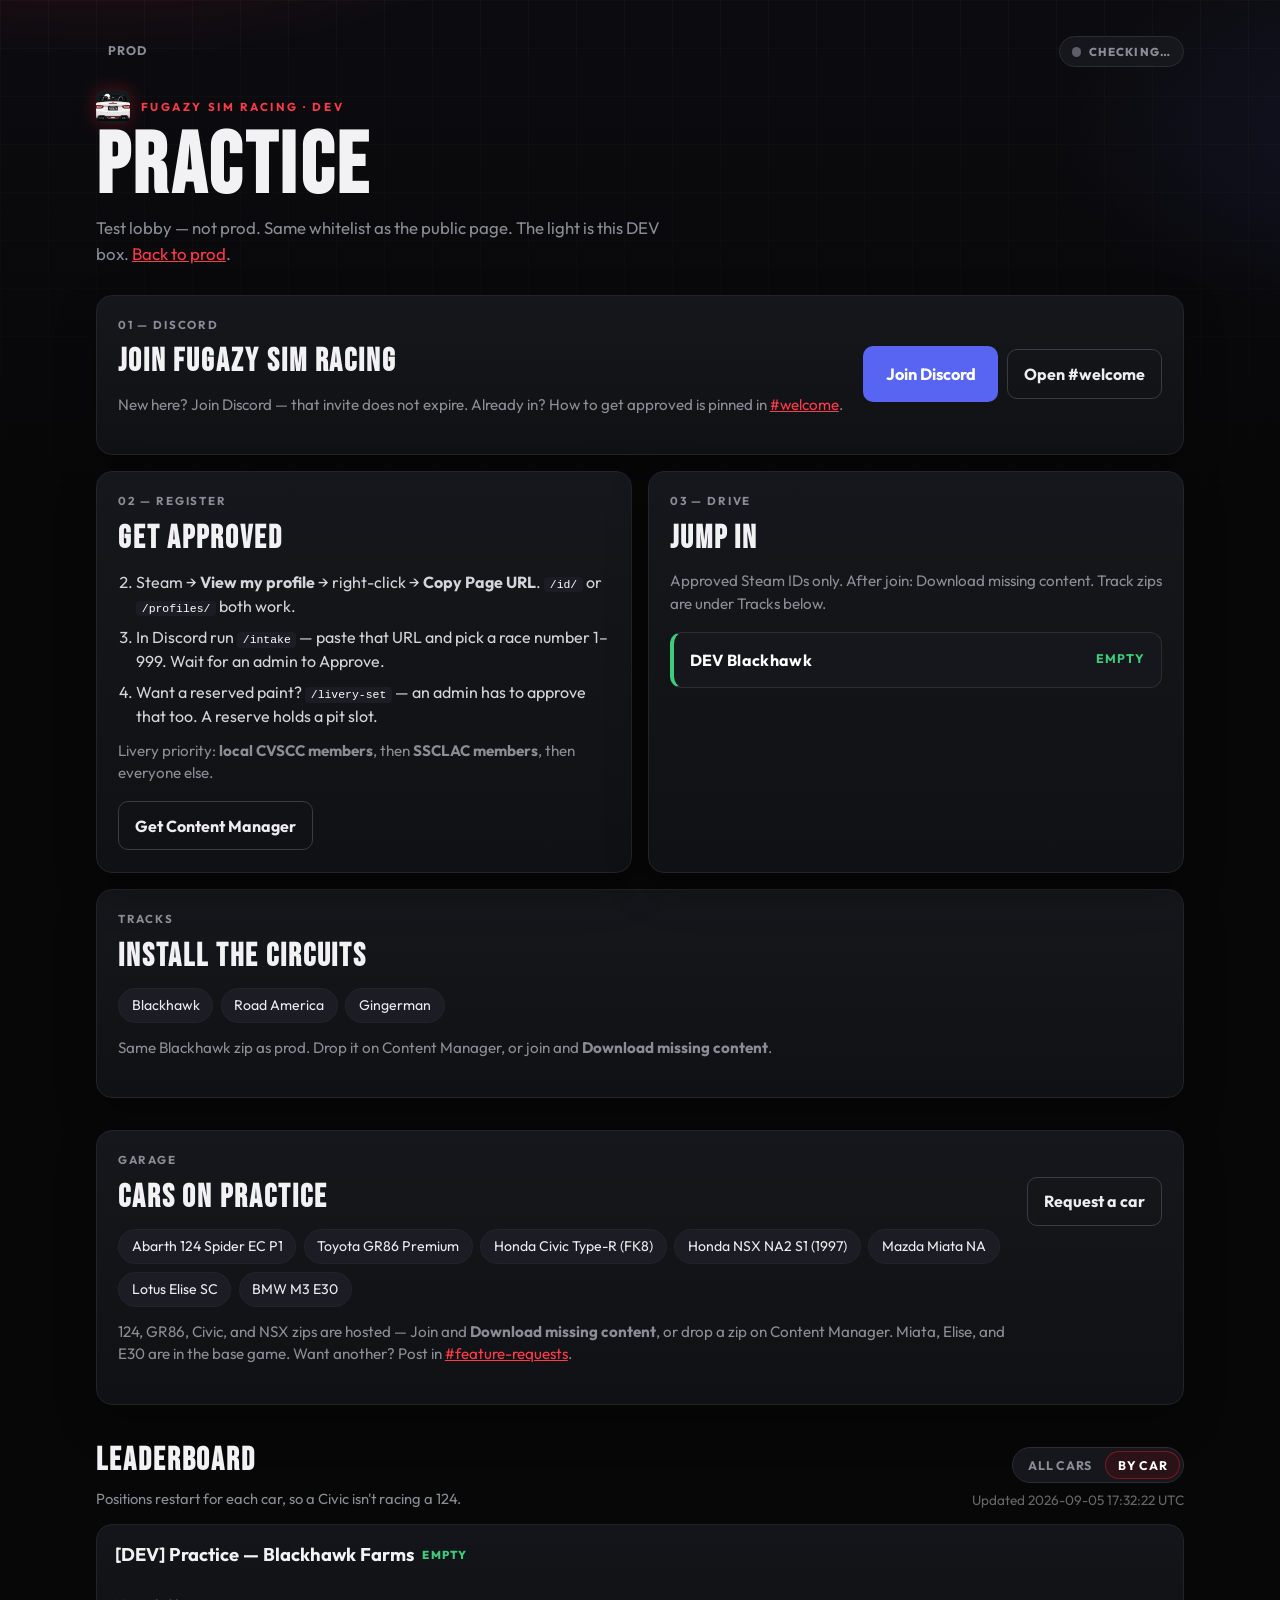
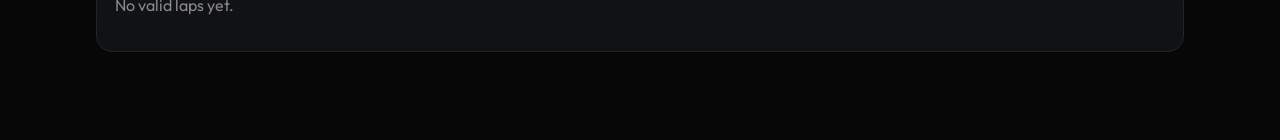
==== commit eb47724b: "Intake copy on dev/index.html" ====
--- a/dev/index.html
+++ b/dev/index.html
@@ -1,128 +1,128 @@
-<!DOCTYPE html>
-<html lang="en" data-events="https://ntfy.sh/ac-imkarrer-ac-practice-status/sse">
-<head>
-  <meta charset="utf-8">
-  <meta name="viewport" content="width=device-width, initial-scale=1">
-  <title>FUGAZY SIM RACING — Practice DEV</title>
-  <link rel="icon" type="image/png" href="../favicon.png?v=1">
-  <link rel="apple-touch-icon" href="../favicon.png?v=1">
-  <meta property="og:image" content="https://imkarrer.github.io/ac-practice/favicon.png">
-  <link rel="preconnect" href="https://fonts.googleapis.com">
-  <link rel="preconnect" href="https://fonts.gstatic.com" crossorigin>
-  <link href="https://fonts.googleapis.com/css2?family=Bebas+Neue&family=Outfit:wght@400;600;700&display=swap" rel="stylesheet">
-  <link rel="stylesheet" href="../style.css?v=7">
-</head>
-<body>
-  <div class="wrap">
-    <header>
-      <nav class="site-nav" aria-label="Site">
-        <a class="nav-link" href="../">Prod</a>
-        <p class="health" id="health" data-state="checking" role="status" aria-live="polite">
-          <span class="health-dot" aria-hidden="true"></span>
-          <span class="health-label">Checking…</span>
-        </p>
-      </nav>
-      <div class="brand">
-        <span class="brand-mark" aria-hidden="true"></span>
-        <p class="eyebrow">Fugazy Sim Racing · Dev</p>
-      </div>
-      <h1>Practice</h1>
-      <p class="lede">Test lobby — not prod. Same whitelist as the public page. The light is this DEV box. <a href="../">Back to prod</a>.</p>
-    </header>
-
-    <aside class="health-banner" id="health-banner" hidden>
-      <strong id="health-title">Down for maintenance</strong>
-      <p id="health-message">DEV lobby is offline.</p>
-    </aside>
-
-    <section class="card discord-step">
-      <div class="copy">
-        <p class="kicker">01 — Discord</p>
-        <h2>Join FUGAZY SIM RACING</h2>
-        <p class="hint">New here? Join Discord — that invite does not expire. Already in? How to get approved is pinned in <a href="https://discord.com/channels/1544532113615749210/1545234414265700374">#welcome</a>.</p>
-      </div>
-      <div class="discord-actions">
-        <a class="btn discord" href="https://discord.gg/Rh7vevrUYy">Join Discord</a>
-        <a class="btn ghost" href="https://discord.com/channels/1544532113615749210/1545234414265700374">Open #welcome</a>
-      </div>
-    </section>
-
-    <section class="grid">
-      <article class="card">
-        <p class="kicker">02 — Register</p>
-        <h2>Get approved</h2>
-        <ol class="howto" start="2">
-          <li>Steam → <strong>View my profile</strong> → right-click → <strong>Copy Page URL</strong>. <code>/id/</code> or <code>/profiles/</code> both work.</li>
-          <li>In Discord run <code>/steam-request</code> and paste that URL. Wait for an admin to Approve.</li>
-          <li>Want a reserved paint? <code>/livery-set</code> — an admin has to approve that too. A reserve holds a pit slot.</li>
-        </ol>
-        <p class="hint">Livery priority: <strong>local CVSCC members</strong>, then <strong>SSCLAC members</strong>, then everyone else.</p>
-        <div class="actions">
-          <a class="btn ghost" href="https://github.com/gro-ove/actools/releases/latest">Get Content Manager</a>
-        </div>
-      </article>
-
-      <article class="card">
-        <p class="kicker">03 — Drive</p>
-        <h2>Jump in</h2>
-        <p class="hint">Approved Steam IDs only. After join: Download missing content. Track zips are under Tracks below.</p>
-        <div class="join-grid">
-          <a class="join-card" data-lobby="dev-blackhawk" href="https://acstuff.ru/s/q:race/online/join?ip=167.237.13.200&httpPort=8089">
-            <span class="join-name">DEV Blackhawk</span>
-            <span class="join-status">…</span>
-          </a>
-        </div>
-      </article>
-    </section>
-
-    <section class="card cars-step" id="tracks">
-      <div class="copy">
-        <p class="kicker">Tracks</p>
-        <h2>Install the circuits</h2>
-        <ul class="car-pills">
-            <li><a href="https://github.com/imkarrer/ac-practice/releases/download/content/slipangle_ggt.zip">Blackhawk</a></li>
-            <li><a href="https://github.com/imkarrer/ac-practice/releases/download/content/lilski_road_america.zip">Road America</a></li>
-            <li><a href="https://github.com/imkarrer/ac-practice/releases/download/content/gingerman_raceway.zip">Gingerman</a></li>
-        </ul>
-        <p class="hint">Same Blackhawk zip as prod. Drop it on Content Manager, or join and <strong>Download missing content</strong>.</p>
-      </div>
-    </section>
-
-    <section class="card cars-step">
-      <div class="copy">
-        <p class="kicker">Garage</p>
-        <h2>Cars on practice</h2>
-        <ul class="car-pills">
-            <li><a href="https://github.com/imkarrer/ac-practice/releases/download/content/abarth_124_2016.zip">Abarth 124 Spider EC P1</a></li>
-            <li><a href="https://github.com/imkarrer/ac-practice/releases/download/content/tbb_toyota_gr86_premium.zip">Toyota GR86 Premium</a></li>
-            <li><a href="https://github.com/imkarrer/ac-practice/releases/download/content/pc_civic.zip">Honda Civic Type-R (FK8)</a></li>
-            <li><a href="https://github.com/imkarrer/ac-practice/releases/download/content/some1_honda_nsx_1997_s1.zip">Honda NSX NA2 S1 (1997)</a></li>
-            <li>Mazda Miata NA</li>
-            <li>Lotus Elise SC</li>
-            <li>BMW M3 E30</li>
-        </ul>
-        <p class="hint">124, GR86, Civic, and NSX zips are hosted — Join and <strong>Download missing content</strong>, or drop a zip on Content Manager. Miata, Elise, and E30 are in the base game. Want another? Post in <a href="https://discord.com/channels/1544532113615749210/1544893635353649294">#feature-requests</a>.</p>
-      </div>
-      <a class="btn ghost" href="https://discord.com/channels/1544532113615749210/1544893635353649294">Request a car</a>
-    </section>
-
-    <section>
-      <div class="boards-head">
-        <div>
-          <h2>Leaderboard</h2>
-          <p id="board-hint" class="boards-hint"></p>
-        </div>
-        <div class="boards-tools">
-          <div class="rank-toggle" role="group" aria-label="Ranking mode">
-            <button type="button" data-rank="all">All cars</button>
-            <button type="button" data-rank="car">By car</button>
-          </div>
-          <p id="board-stamp" class="stamp"></p>
-        </div>
-      </div>
-      <div id="boards"><p class="muted">Loading times…</p></div>
-    </section>
-  </div>
-  <script src="../app.js?v=6"></script>
-</body>
-</html>
+<!DOCTYPE html>
+<html lang="en" data-events="https://ntfy.sh/ac-imkarrer-ac-practice-status/sse">
+<head>
+  <meta charset="utf-8">
+  <meta name="viewport" content="width=device-width, initial-scale=1">
+  <title>FUGAZY SIM RACING — Practice DEV</title>
+  <link rel="icon" type="image/png" href="../favicon.png?v=1">
+  <link rel="apple-touch-icon" href="../favicon.png?v=1">
+  <meta property="og:image" content="https://imkarrer.github.io/ac-practice/favicon.png">
+  <link rel="preconnect" href="https://fonts.googleapis.com">
+  <link rel="preconnect" href="https://fonts.gstatic.com" crossorigin>
+  <link href="https://fonts.googleapis.com/css2?family=Bebas+Neue&family=Outfit:wght@400;600;700&display=swap" rel="stylesheet">
+  <link rel="stylesheet" href="../style.css?v=7">
+</head>
+<body>
+  <div class="wrap">
+    <header>
+      <nav class="site-nav" aria-label="Site">
+        <a class="nav-link" href="../">Prod</a>
+        <p class="health" id="health" data-state="checking" role="status" aria-live="polite">
+          <span class="health-dot" aria-hidden="true"></span>
+          <span class="health-label">Checking…</span>
+        </p>
+      </nav>
+      <div class="brand">
+        <span class="brand-mark" aria-hidden="true"></span>
+        <p class="eyebrow">Fugazy Sim Racing · Dev</p>
+      </div>
+      <h1>Practice</h1>
+      <p class="lede">Test lobby — not prod. Same whitelist as the public page. The light is this DEV box. <a href="../">Back to prod</a>.</p>
+    </header>
+
+    <aside class="health-banner" id="health-banner" hidden>
+      <strong id="health-title">Down for maintenance</strong>
+      <p id="health-message">DEV lobby is offline.</p>
+    </aside>
+
+    <section class="card discord-step">
+      <div class="copy">
+        <p class="kicker">01 — Discord</p>
+        <h2>Join FUGAZY SIM RACING</h2>
+        <p class="hint">New here? Join Discord — that invite does not expire. Already in? How to get approved is pinned in <a href="https://discord.com/channels/1544532113615749210/1545234414265700374">#welcome</a>.</p>
+      </div>
+      <div class="discord-actions">
+        <a class="btn discord" href="https://discord.gg/Rh7vevrUYy">Join Discord</a>
+        <a class="btn ghost" href="https://discord.com/channels/1544532113615749210/1545234414265700374">Open #welcome</a>
+      </div>
+    </section>
+
+    <section class="grid">
+      <article class="card">
+        <p class="kicker">02 — Register</p>
+        <h2>Get approved</h2>
+        <ol class="howto" start="2">
+          <li>Steam → <strong>View my profile</strong> → right-click → <strong>Copy Page URL</strong>. <code>/id/</code> or <code>/profiles/</code> both work.</li>
+          <li>In Discord run <code>/intake</code> — paste that URL and pick a race number 1–999. Wait for an admin to Approve.</li>
+          <li>Want a reserved paint? <code>/livery-set</code> — an admin has to approve that too. A reserve holds a pit slot.</li>
+        </ol>
+        <p class="hint">Livery priority: <strong>local CVSCC members</strong>, then <strong>SSCLAC members</strong>, then everyone else.</p>
+        <div class="actions">
+          <a class="btn ghost" href="https://github.com/gro-ove/actools/releases/latest">Get Content Manager</a>
+        </div>
+      </article>
+
+      <article class="card">
+        <p class="kicker">03 — Drive</p>
+        <h2>Jump in</h2>
+        <p class="hint">Approved Steam IDs only. After join: Download missing content. Track zips are under Tracks below.</p>
+        <div class="join-grid">
+          <a class="join-card" data-lobby="dev-blackhawk" href="https://acstuff.ru/s/q:race/online/join?ip=167.237.13.200&httpPort=8089">
+            <span class="join-name">DEV Blackhawk</span>
+            <span class="join-status">…</span>
+          </a>
+        </div>
+      </article>
+    </section>
+
+    <section class="card cars-step" id="tracks">
+      <div class="copy">
+        <p class="kicker">Tracks</p>
+        <h2>Install the circuits</h2>
+        <ul class="car-pills">
+            <li><a href="https://github.com/imkarrer/ac-practice/releases/download/content/slipangle_ggt.zip">Blackhawk</a></li>
+            <li><a href="https://github.com/imkarrer/ac-practice/releases/download/content/lilski_road_america.zip">Road America</a></li>
+            <li><a href="https://github.com/imkarrer/ac-practice/releases/download/content/gingerman_raceway.zip">Gingerman</a></li>
+        </ul>
+        <p class="hint">Same Blackhawk zip as prod. Drop it on Content Manager, or join and <strong>Download missing content</strong>.</p>
+      </div>
+    </section>
+
+    <section class="card cars-step">
+      <div class="copy">
+        <p class="kicker">Garage</p>
+        <h2>Cars on practice</h2>
+        <ul class="car-pills">
+            <li><a href="https://github.com/imkarrer/ac-practice/releases/download/content/abarth_124_2016.zip">Abarth 124 Spider EC P1</a></li>
+            <li><a href="https://github.com/imkarrer/ac-practice/releases/download/content/tbb_toyota_gr86_premium.zip">Toyota GR86 Premium</a></li>
+            <li><a href="https://github.com/imkarrer/ac-practice/releases/download/content/pc_civic.zip">Honda Civic Type-R (FK8)</a></li>
+            <li><a href="https://github.com/imkarrer/ac-practice/releases/download/content/some1_honda_nsx_1997_s1.zip">Honda NSX NA2 S1 (1997)</a></li>
+            <li>Mazda Miata NA</li>
+            <li>Lotus Elise SC</li>
+            <li>BMW M3 E30</li>
+        </ul>
+        <p class="hint">124, GR86, Civic, and NSX zips are hosted — Join and <strong>Download missing content</strong>, or drop a zip on Content Manager. Miata, Elise, and E30 are in the base game. Want another? Post in <a href="https://discord.com/channels/1544532113615749210/1544893635353649294">#feature-requests</a>.</p>
+      </div>
+      <a class="btn ghost" href="https://discord.com/channels/1544532113615749210/1544893635353649294">Request a car</a>
+    </section>
+
+    <section>
+      <div class="boards-head">
+        <div>
+          <h2>Leaderboard</h2>
+          <p id="board-hint" class="boards-hint"></p>
+        </div>
+        <div class="boards-tools">
+          <div class="rank-toggle" role="group" aria-label="Ranking mode">
+            <button type="button" data-rank="all">All cars</button>
+            <button type="button" data-rank="car">By car</button>
+          </div>
+          <p id="board-stamp" class="stamp"></p>
+        </div>
+      </div>
+      <div id="boards"><p class="muted">Loading times…</p></div>
+    </section>
+  </div>
+  <script src="../app.js?v=6"></script>
+</body>
+</html>
--- a/style.css
+++ b/style.css
@@ -557,3 +557,147 @@
 table.laps a.steam:hover { text-decoration: underline; }
 
 p.muted { color: #888; }
+
+.series-page { width: min(76rem, calc(100% - 2rem)); }
+
+.series-page .section-title {
+  font-family: "Bebas Neue", Impact, sans-serif;
+  letter-spacing: 0.06em;
+  font-size: 2rem;
+  margin: 0 0 0.45rem;
+}
+
+.series-page .section-lede {
+  margin: 0 0 1.1rem;
+  color: var(--muted);
+  max-width: 42rem;
+}
+
+.stat-grid {
+  display: grid;
+  grid-template-columns: repeat(3, 1fr);
+  gap: 1rem;
+  margin: 0 0 1rem;
+}
+
+.stat-card {
+  background: linear-gradient(180deg, #16171c 0%, var(--card) 100%);
+  border: 1px solid var(--line);
+  border-radius: 16px;
+  padding: 1.1rem 1.2rem 1.2rem;
+}
+
+.stat-value {
+  font-family: "Bebas Neue", Impact, sans-serif;
+  font-size: 2.4rem;
+  letter-spacing: 0.04em;
+  line-height: 0.95;
+  margin: 0 0 0.4rem;
+}
+
+.stat-label {
+  margin: 0;
+  color: var(--muted);
+  font-size: 0.92rem;
+}
+
+.stat-label code {
+  color: #fff;
+  background: #1c1d24;
+  padding: 0.08rem 0.35rem;
+  border-radius: 4px;
+  font-size: 0.85em;
+}
+
+.note {
+  margin: 0 0 1.6rem;
+  padding: 1rem 1.15rem;
+  border-radius: 16px;
+  border: 1px solid #2b2c34;
+  background: #16171d;
+}
+
+.note.warn {
+  border-color: rgba(240, 180, 41, 0.35);
+  background: linear-gradient(180deg, #221c10 0%, #16171d 100%);
+}
+
+.note strong {
+  display: block;
+  margin: 0 0 0.3rem;
+}
+
+.note p { margin: 0; color: var(--muted); }
+
+.note code {
+  color: #fff;
+  background: #1c1d24;
+  padding: 0.08rem 0.35rem;
+  border-radius: 4px;
+}
+
+.flow {
+  list-style: none;
+  margin: 0 0 2rem;
+  padding: 0;
+  display: grid;
+  gap: 0.55rem;
+}
+
+.flow li {
+  display: grid;
+  grid-template-columns: 5.5rem 14rem 1fr;
+  gap: 0.8rem;
+  align-items: baseline;
+  background: linear-gradient(180deg, #16171c 0%, var(--card) 100%);
+  border: 1px solid var(--line);
+  border-radius: 12px;
+  padding: 0.85rem 1rem;
+}
+
+.flow li.flow-mark {
+  border-color: rgba(225, 29, 46, 0.45);
+  background: linear-gradient(180deg, #2a1216 0%, var(--card) 100%);
+}
+
+.flow-who {
+  font-size: 0.72rem;
+  font-weight: 800;
+  letter-spacing: 0.1em;
+  text-transform: uppercase;
+  color: var(--muted);
+}
+
+.flow li strong { font-size: 1.02rem; }
+
+.flow li code {
+  color: #fff;
+  background: #1c1d24;
+  padding: 0.08rem 0.35rem;
+  border-radius: 4px;
+  font-size: 0.88em;
+}
+
+ul.howto-plain {
+  margin: 0;
+  padding-left: 1.15rem;
+  color: #d4d5db;
+}
+
+ul.howto-plain li { margin: 0.4rem 0; }
+
+ul.howto-plain code {
+  color: #fff;
+  background: #1c1d24;
+  padding: 0.08rem 0.35rem;
+  border-radius: 4px;
+  font-size: 0.88em;
+}
+
+@media (max-width: 800px) {
+  .stat-grid { grid-template-columns: 1fr; }
+  .flow li {
+    grid-template-columns: 1fr;
+    gap: 0.2rem;
+  }
+}
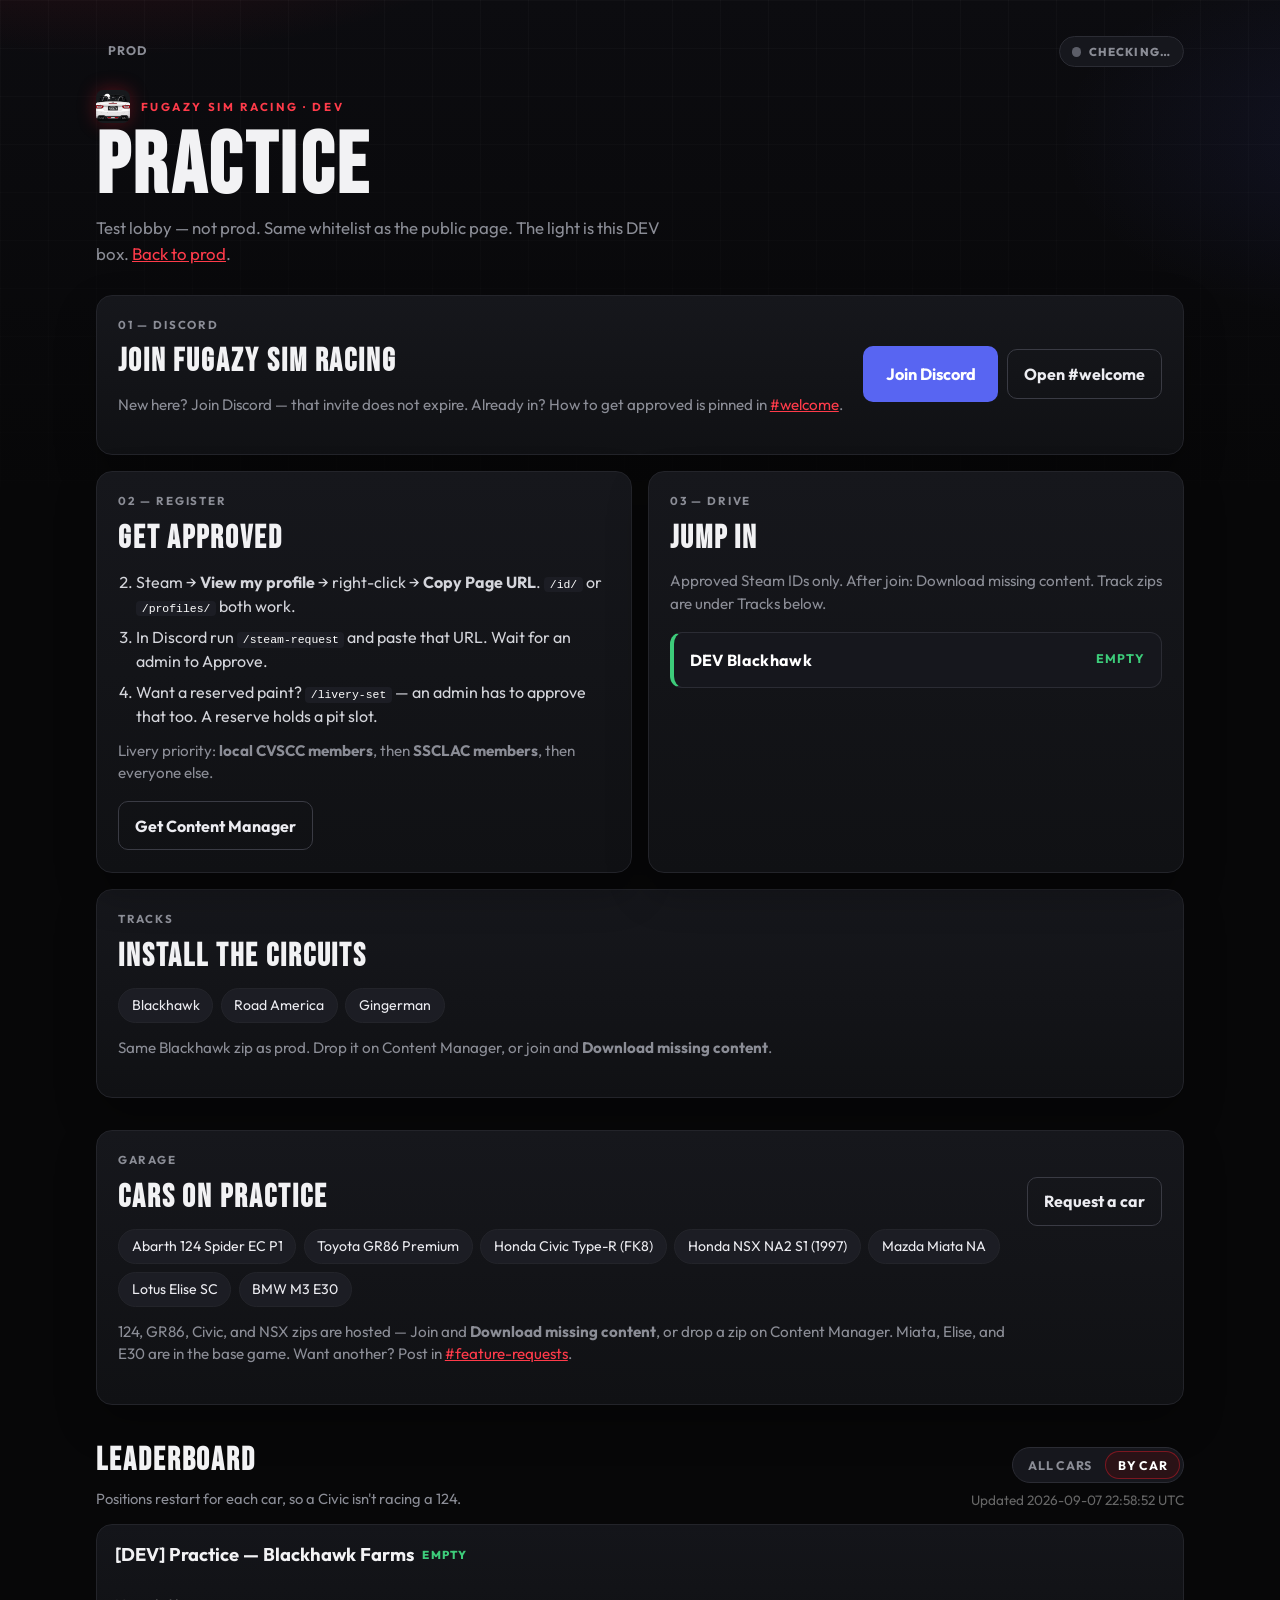
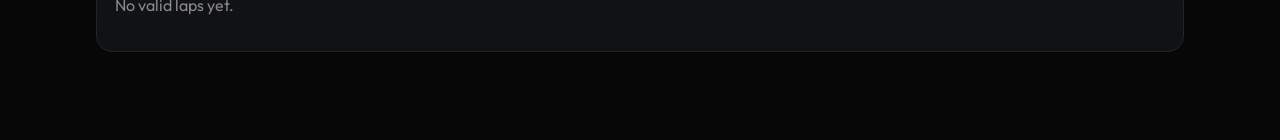
==== commit 8dca2120: "Publish site from ac-host 340b4fb779f5" ====
--- a/dev/index.html
+++ b/dev/index.html
@@ -1,128 +1,128 @@
-<!DOCTYPE html>
-<html lang="en" data-events="https://ntfy.sh/ac-imkarrer-ac-practice-status/sse">
-<head>
-  <meta charset="utf-8">
-  <meta name="viewport" content="width=device-width, initial-scale=1">
-  <title>FUGAZY SIM RACING — Practice DEV</title>
-  <link rel="icon" type="image/png" href="../favicon.png?v=1">
-  <link rel="apple-touch-icon" href="../favicon.png?v=1">
-  <meta property="og:image" content="https://imkarrer.github.io/ac-practice/favicon.png">
-  <link rel="preconnect" href="https://fonts.googleapis.com">
-  <link rel="preconnect" href="https://fonts.gstatic.com" crossorigin>
-  <link href="https://fonts.googleapis.com/css2?family=Bebas+Neue&family=Outfit:wght@400;600;700&display=swap" rel="stylesheet">
-  <link rel="stylesheet" href="../style.css?v=7">
-</head>
-<body>
-  <div class="wrap">
-    <header>
-      <nav class="site-nav" aria-label="Site">
-        <a class="nav-link" href="../">Prod</a>
-        <p class="health" id="health" data-state="checking" role="status" aria-live="polite">
-          <span class="health-dot" aria-hidden="true"></span>
-          <span class="health-label">Checking…</span>
-        </p>
-      </nav>
-      <div class="brand">
-        <span class="brand-mark" aria-hidden="true"></span>
-        <p class="eyebrow">Fugazy Sim Racing · Dev</p>
-      </div>
-      <h1>Practice</h1>
-      <p class="lede">Test lobby — not prod. Same whitelist as the public page. The light is this DEV box. <a href="../">Back to prod</a>.</p>
-    </header>
-
-    <aside class="health-banner" id="health-banner" hidden>
-      <strong id="health-title">Down for maintenance</strong>
-      <p id="health-message">DEV lobby is offline.</p>
-    </aside>
-
-    <section class="card discord-step">
-      <div class="copy">
-        <p class="kicker">01 — Discord</p>
-        <h2>Join FUGAZY SIM RACING</h2>
-        <p class="hint">New here? Join Discord — that invite does not expire. Already in? How to get approved is pinned in <a href="https://discord.com/channels/1544532113615749210/1545234414265700374">#welcome</a>.</p>
-      </div>
-      <div class="discord-actions">
-        <a class="btn discord" href="https://discord.gg/Rh7vevrUYy">Join Discord</a>
-        <a class="btn ghost" href="https://discord.com/channels/1544532113615749210/1545234414265700374">Open #welcome</a>
-      </div>
-    </section>
-
-    <section class="grid">
-      <article class="card">
-        <p class="kicker">02 — Register</p>
-        <h2>Get approved</h2>
-        <ol class="howto" start="2">
-          <li>Steam → <strong>View my profile</strong> → right-click → <strong>Copy Page URL</strong>. <code>/id/</code> or <code>/profiles/</code> both work.</li>
-          <li>In Discord run <code>/intake</code> — paste that URL and pick a race number 1–999. Wait for an admin to Approve.</li>
-          <li>Want a reserved paint? <code>/livery-set</code> — an admin has to approve that too. A reserve holds a pit slot.</li>
-        </ol>
-        <p class="hint">Livery priority: <strong>local CVSCC members</strong>, then <strong>SSCLAC members</strong>, then everyone else.</p>
-        <div class="actions">
-          <a class="btn ghost" href="https://github.com/gro-ove/actools/releases/latest">Get Content Manager</a>
-        </div>
-      </article>
-
-      <article class="card">
-        <p class="kicker">03 — Drive</p>
-        <h2>Jump in</h2>
-        <p class="hint">Approved Steam IDs only. After join: Download missing content. Track zips are under Tracks below.</p>
-        <div class="join-grid">
-          <a class="join-card" data-lobby="dev-blackhawk" href="https://acstuff.ru/s/q:race/online/join?ip=167.237.13.200&httpPort=8089">
-            <span class="join-name">DEV Blackhawk</span>
-            <span class="join-status">…</span>
-          </a>
-        </div>
-      </article>
-    </section>
-
-    <section class="card cars-step" id="tracks">
-      <div class="copy">
-        <p class="kicker">Tracks</p>
-        <h2>Install the circuits</h2>
-        <ul class="car-pills">
-            <li><a href="https://github.com/imkarrer/ac-practice/releases/download/content/slipangle_ggt.zip">Blackhawk</a></li>
-            <li><a href="https://github.com/imkarrer/ac-practice/releases/download/content/lilski_road_america.zip">Road America</a></li>
-            <li><a href="https://github.com/imkarrer/ac-practice/releases/download/content/gingerman_raceway.zip">Gingerman</a></li>
-        </ul>
-        <p class="hint">Same Blackhawk zip as prod. Drop it on Content Manager, or join and <strong>Download missing content</strong>.</p>
-      </div>
-    </section>
-
-    <section class="card cars-step">
-      <div class="copy">
-        <p class="kicker">Garage</p>
-        <h2>Cars on practice</h2>
-        <ul class="car-pills">
-            <li><a href="https://github.com/imkarrer/ac-practice/releases/download/content/abarth_124_2016.zip">Abarth 124 Spider EC P1</a></li>
-            <li><a href="https://github.com/imkarrer/ac-practice/releases/download/content/tbb_toyota_gr86_premium.zip">Toyota GR86 Premium</a></li>
-            <li><a href="https://github.com/imkarrer/ac-practice/releases/download/content/pc_civic.zip">Honda Civic Type-R (FK8)</a></li>
-            <li><a href="https://github.com/imkarrer/ac-practice/releases/download/content/some1_honda_nsx_1997_s1.zip">Honda NSX NA2 S1 (1997)</a></li>
-            <li>Mazda Miata NA</li>
-            <li>Lotus Elise SC</li>
-            <li>BMW M3 E30</li>
-        </ul>
-        <p class="hint">124, GR86, Civic, and NSX zips are hosted — Join and <strong>Download missing content</strong>, or drop a zip on Content Manager. Miata, Elise, and E30 are in the base game. Want another? Post in <a href="https://discord.com/channels/1544532113615749210/1544893635353649294">#feature-requests</a>.</p>
-      </div>
-      <a class="btn ghost" href="https://discord.com/channels/1544532113615749210/1544893635353649294">Request a car</a>
-    </section>
-
-    <section>
-      <div class="boards-head">
-        <div>
-          <h2>Leaderboard</h2>
-          <p id="board-hint" class="boards-hint"></p>
-        </div>
-        <div class="boards-tools">
-          <div class="rank-toggle" role="group" aria-label="Ranking mode">
-            <button type="button" data-rank="all">All cars</button>
-            <button type="button" data-rank="car">By car</button>
-          </div>
-          <p id="board-stamp" class="stamp"></p>
-        </div>
-      </div>
-      <div id="boards"><p class="muted">Loading times…</p></div>
-    </section>
-  </div>
-  <script src="../app.js?v=6"></script>
-</body>
-</html>
+<!DOCTYPE html>
+<html lang="en" data-events="https://ntfy.sh/ac-imkarrer-ac-practice-status-dev/sse">
+<head>
+  <meta charset="utf-8">
+  <meta name="viewport" content="width=device-width, initial-scale=1">
+  <title>FUGAZY SIM RACING — Practice DEV</title>
+  <link rel="icon" type="image/png" href="../favicon.png?v=1">
+  <link rel="apple-touch-icon" href="../favicon.png?v=1">
+  <meta property="og:image" content="https://simracing.fugazy.dev/favicon.png">
+  <link rel="preconnect" href="https://fonts.googleapis.com">
+  <link rel="preconnect" href="https://fonts.gstatic.com" crossorigin>
+  <link href="https://fonts.googleapis.com/css2?family=Bebas+Neue&family=Outfit:wght@400;600;700&display=swap" rel="stylesheet">
+  <link rel="stylesheet" href="../style.css?v=8">
+</head>
+<body>
+  <div class="wrap">
+    <header>
+      <nav class="site-nav" aria-label="Site">
+        <a class="nav-link" href="../">Prod</a>
+        <p class="health" id="health" data-state="checking" role="status" aria-live="polite">
+          <span class="health-dot" aria-hidden="true"></span>
+          <span class="health-label">Checking…</span>
+        </p>
+      </nav>
+      <div class="brand">
+        <span class="brand-mark" aria-hidden="true"></span>
+        <p class="eyebrow">Fugazy Sim Racing · Dev</p>
+      </div>
+      <h1>Practice</h1>
+      <p class="lede">Test lobby — not prod. Same whitelist as the public page. The light is this DEV box. <a href="../">Back to prod</a>.</p>
+    </header>
+
+    <aside class="health-banner" id="health-banner" hidden>
+      <strong id="health-title">Down for maintenance</strong>
+      <p id="health-message">DEV lobby is offline.</p>
+    </aside>
+
+    <section class="card discord-step">
+      <div class="copy">
+        <p class="kicker">01 — Discord</p>
+        <h2>Join FUGAZY SIM RACING</h2>
+        <p class="hint">New here? Join Discord — that invite does not expire. Already in? How to get approved is pinned in <a href="https://discord.com/channels/1544532113615749210/1545234414265700374">#welcome</a>.</p>
+      </div>
+      <div class="discord-actions">
+        <a class="btn discord" href="https://discord.gg/Rh7vevrUYy">Join Discord</a>
+        <a class="btn ghost" href="https://discord.com/channels/1544532113615749210/1545234414265700374">Open #welcome</a>
+      </div>
+    </section>
+
+    <section class="grid">
+      <article class="card">
+        <p class="kicker">02 — Register</p>
+        <h2>Get approved</h2>
+        <ol class="howto" start="2">
+          <li>Steam → <strong>View my profile</strong> → right-click → <strong>Copy Page URL</strong>. <code>/id/</code> or <code>/profiles/</code> both work.</li>
+          <li>In Discord run <code>/steam-request</code> and paste that URL. Wait for an admin to Approve.</li>
+          <li>Want a reserved paint? <code>/livery-set</code> — an admin has to approve that too. A reserve holds a pit slot.</li>
+        </ol>
+        <p class="hint">Livery priority: <strong>local CVSCC members</strong>, then <strong>SSCLAC members</strong>, then everyone else.</p>
+        <div class="actions">
+          <a class="btn ghost" href="https://github.com/gro-ove/actools/releases/latest">Get Content Manager</a>
+        </div>
+      </article>
+
+      <article class="card">
+        <p class="kicker">03 — Drive</p>
+        <h2>Jump in</h2>
+        <p class="hint">Approved Steam IDs only. After join: Download missing content. Track zips are under Tracks below.</p>
+        <div class="join-grid">
+          <a class="join-card" data-lobby="dev-blackhawk" href="https://acstuff.ru/s/q:race/online/join?ip=167.237.13.200&httpPort=8089">
+            <span class="join-name">DEV Blackhawk</span>
+            <span class="join-status">…</span>
+          </a>
+        </div>
+      </article>
+    </section>
+
+    <section class="card cars-step" id="tracks">
+      <div class="copy">
+        <p class="kicker">Tracks</p>
+        <h2>Install the circuits</h2>
+        <ul class="car-pills">
+            <li><a href="https://github.com/imkarrer/ac-practice/releases/download/content/slipangle_ggt.zip">Blackhawk</a></li>
+            <li><a href="https://github.com/imkarrer/ac-practice/releases/download/content/lilski_road_america.zip">Road America</a></li>
+            <li><a href="https://github.com/imkarrer/ac-practice/releases/download/content/gingerman_raceway.zip">Gingerman</a></li>
+        </ul>
+        <p class="hint">Same Blackhawk zip as prod. Drop it on Content Manager, or join and <strong>Download missing content</strong>.</p>
+      </div>
+    </section>
+
+    <section class="card cars-step">
+      <div class="copy">
+        <p class="kicker">Garage</p>
+        <h2>Cars on practice</h2>
+        <ul class="car-pills">
+            <li><a href="https://github.com/imkarrer/ac-practice/releases/download/content/abarth_124_2016.zip">Abarth 124 Spider EC P1</a></li>
+            <li><a href="https://github.com/imkarrer/ac-practice/releases/download/content/tbb_toyota_gr86_premium.zip">Toyota GR86 Premium</a></li>
+            <li><a href="https://github.com/imkarrer/ac-practice/releases/download/content/pc_civic.zip">Honda Civic Type-R (FK8)</a></li>
+            <li><a href="https://github.com/imkarrer/ac-practice/releases/download/content/some1_honda_nsx_1997_s1.zip">Honda NSX NA2 S1 (1997)</a></li>
+            <li>Mazda Miata NA</li>
+            <li>Lotus Elise SC</li>
+            <li>BMW M3 E30</li>
+        </ul>
+        <p class="hint">124, GR86, Civic, and NSX zips are hosted — Join and <strong>Download missing content</strong>, or drop a zip on Content Manager. Miata, Elise, and E30 are in the base game. Want another? Post in <a href="https://discord.com/channels/1544532113615749210/1544893635353649294">#feature-requests</a>.</p>
+      </div>
+      <a class="btn ghost" href="https://discord.com/channels/1544532113615749210/1544893635353649294">Request a car</a>
+    </section>
+
+    <section>
+      <div class="boards-head">
+        <div>
+          <h2>Leaderboard</h2>
+          <p id="board-hint" class="boards-hint"></p>
+        </div>
+        <div class="boards-tools">
+          <div class="rank-toggle" role="group" aria-label="Ranking mode">
+            <button type="button" data-rank="all">All cars</button>
+            <button type="button" data-rank="car">By car</button>
+          </div>
+          <p id="board-stamp" class="stamp"></p>
+        </div>
+      </div>
+      <div id="boards"><p class="muted">Loading times…</p></div>
+    </section>
+  </div>
+  <script src="../app.js?v=7"></script>
+</body>
+</html>
--- a/style.css
+++ b/style.css
@@ -1,703 +1,703 @@
-:root {
-  color-scheme: dark;
-  --bg: #070708;
-  --card: #101114;
-  --line: #23242a;
-  --text: #f2f2f4;
-  --muted: #8b8d96;
-  --red: #e11d2e;
-  --red-2: #ff3b4a;
-  --green: #3dcc7a;
-  --amber: #f0b429;
-  --blurple: #5865f2;
-}
-
-* { box-sizing: border-box; }
-
-html, body { margin: 0; min-height: 100%; }
-
-body {
-  font-family: Outfit, Segoe UI, system-ui, sans-serif;
-  background:
-    radial-gradient(900px 420px at 8% -10%, rgba(225, 29, 46, 0.22), transparent 55%),
-    radial-gradient(700px 380px at 110% 8%, rgba(88, 101, 242, 0.1), transparent 50%),
-    linear-gradient(180deg, #0c0c10 0%, var(--bg) 28%);
-  color: var(--text);
-  line-height: 1.5;
-}
-
-body::before {
-  content: "";
-  position: fixed;
-  inset: 0;
-  pointer-events: none;
-  background-image:
-    linear-gradient(rgba(255, 255, 255, 0.025) 1px, transparent 1px),
-    linear-gradient(90deg, rgba(255, 255, 255, 0.025) 1px, transparent 1px);
-  background-size: 48px 48px;
-  mask-image: linear-gradient(180deg, #000 0%, transparent 72%);
-}
-
-a { color: var(--red-2); }
-a:hover { color: #ff6b76; }
-
-.wrap {
-  width: min(68rem, calc(100% - 2rem));
-  margin: 0 auto;
-  padding: 2.2rem 0 4.5rem;
-  position: relative;
-}
-
-.site-nav {
-  display: flex;
-  flex-wrap: wrap;
-  align-items: center;
-  gap: 0.45rem;
-  margin: 0 0 1.35rem;
-}
-
-.nav-link {
-  display: inline-flex;
-  align-items: center;
-  text-decoration: none;
-  color: var(--muted);
-  font-size: 0.78rem;
-  font-weight: 700;
-  letter-spacing: 0.08em;
-  text-transform: uppercase;
-  padding: 0.38rem 0.7rem;
-  border-radius: 999px;
-  border: 1px solid transparent;
-}
-
-.nav-link:hover { color: #fff; }
-
-.nav-link.on {
-  color: #fff;
-  background: #2a1216;
-  box-shadow: inset 0 0 0 1px rgba(225, 29, 46, 0.45);
-}
-
-.nav-link.ghost { border-color: #2b2c34; }
-
-.health {
-  display: inline-flex;
-  align-items: center;
-  gap: 0.45rem;
-  margin: 0 0 0 auto;
-  padding: 0.38rem 0.75rem;
-  border-radius: 999px;
-  border: 1px solid #2b2c34;
-  background: #16171d;
-  color: var(--muted);
-  font-size: 0.72rem;
-  font-weight: 800;
-  letter-spacing: 0.1em;
-  text-transform: uppercase;
-}
-
-.health-dot {
-  width: 0.62rem;
-  height: 0.62rem;
-  border-radius: 50%;
-  background: #5c5e68;
-  box-shadow: 0 0 0 0 rgba(92, 94, 104, 0.35);
-}
-
-.health[data-state="up"] { color: var(--green); border-color: rgba(61, 204, 122, 0.35); }
-.health[data-state="up"] .health-dot {
-  background: var(--green);
-  box-shadow: 0 0 10px rgba(61, 204, 122, 0.55);
-  animation: health-pulse 1.7s ease-in-out infinite;
-}
-
-.health[data-state="down"] { color: var(--red-2); border-color: rgba(225, 29, 46, 0.45); }
-.health[data-state="down"] .health-dot {
-  background: var(--red);
-  box-shadow: 0 0 10px rgba(225, 29, 46, 0.55);
-}
-
-@keyframes health-pulse {
-  0%, 100% { transform: scale(1); opacity: 1; }
-  50% { transform: scale(0.82); opacity: 0.7; }
-}
-
-.health-banner {
-  margin: 0 0 1rem;
-  padding: 1rem 1.15rem;
-  border-radius: 16px;
-  border: 1px solid rgba(225, 29, 46, 0.45);
-  background: linear-gradient(180deg, #2a1216 0%, #1a0d10 100%);
-  box-shadow: 0 18px 40px rgba(0, 0, 0, 0.28);
-}
-
-.health-banner[hidden] { display: none; }
-
-.health-banner strong {
-  display: block;
-  font-family: "Bebas Neue", Impact, sans-serif;
-  letter-spacing: 0.06em;
-  font-size: 1.7rem;
-  font-weight: 400;
-  margin: 0 0 0.2rem;
-}
-
-.health-banner p {
-  margin: 0;
-  color: #f0c4c8;
-  font-size: 0.98rem;
-}
-
-.brand {
-  display: flex;
-  align-items: center;
-  gap: 0.7rem;
-  margin: 0 0 0.35rem;
-}
-
-.brand-mark {
-  width: 2.1rem;
-  height: 2.1rem;
-  flex: 0 0 auto;
-  border-radius: 0.45rem;
-  background: #111 url("favicon.png") center / cover no-repeat;
-  box-shadow: 0 0 18px rgba(225, 29, 46, 0.35);
-}
-
-.eyebrow {
-  margin: 0;
-  letter-spacing: 0.22em;
-  font-size: 0.72rem;
-  font-weight: 700;
-  color: var(--red-2);
-  text-transform: uppercase;
-}
-
-h1 {
-  font-family: "Bebas Neue", Impact, sans-serif;
-  font-size: clamp(3.2rem, 8vw, 5.4rem);
-  line-height: 0.9;
-  letter-spacing: 0.04em;
-  margin: 0 0 0.55rem;
-}
-
-.lede {
-  margin: 0 0 1.8rem;
-  color: var(--muted);
-  max-width: 36rem;
-  font-size: 1.05rem;
-}
-
-.discord-step {
-  display: flex;
-  align-items: center;
-  justify-content: space-between;
-  gap: 1.2rem;
-  margin-bottom: 1rem;
-}
-
-.discord-step .copy { min-width: 0; }
-
-.discord-actions {
-  display: flex;
-  flex-wrap: wrap;
-  gap: 0.55rem;
-  flex: 0 0 auto;
-  align-items: center;
-}
-
-.discord-step .discord-actions .btn.discord {
-  padding: 0.95rem 1.35rem;
-  font-size: 1.02rem;
-}
-
-@media (max-width: 700px) {
-  .discord-step {
-    flex-direction: column;
-    align-items: stretch;
-  }
-}
-
-.grid {
-  display: grid;
-  grid-template-columns: 1fr 1fr;
-  gap: 1rem;
-  margin-bottom: 1rem;
-}
-
-.cars-step {
-  display: flex;
-  align-items: flex-start;
-  justify-content: space-between;
-  gap: 1.2rem;
-  margin-bottom: 2rem;
-}
-
-.cars-step .copy { min-width: 0; flex: 1; }
-
-.cars-step .btn {
-  flex: 0 0 auto;
-  margin-top: 1.6rem;
-}
-
-.car-pills {
-  display: flex;
-  flex-wrap: wrap;
-  gap: 0.45rem;
-  list-style: none;
-  margin: 0 0 0.85rem;
-  padding: 0;
-}
-
-.car-pills li {
-  background: #1c1d24;
-  border: 1px solid var(--line);
-  border-radius: 999px;
-  padding: 0.38rem 0.8rem;
-  font-size: 0.88rem;
-  color: #ececf1;
-}
-
-.car-pills a {
-  color: inherit;
-  text-decoration: none;
-}
-
-.car-pills a:hover {
-  text-decoration: underline;
-}
-
-@media (max-width: 700px) {
-  .cars-step {
-    flex-direction: column;
-    align-items: stretch;
-  }
-  .cars-step .btn { margin-top: 0; }
-}
-
-@media (max-width: 800px) {
-  .grid { grid-template-columns: 1fr; }
-}
-
-.card {
-  background: linear-gradient(180deg, #16171c 0%, var(--card) 100%);
-  border: 1px solid var(--line);
-  border-radius: 16px;
-  padding: 1.25rem 1.3rem 1.35rem;
-  box-shadow: 0 18px 40px rgba(0, 0, 0, 0.28);
-}
-
-.kicker {
-  margin: 0 0 0.35rem;
-  color: var(--muted);
-  font-size: 0.72rem;
-  letter-spacing: 0.16em;
-  text-transform: uppercase;
-  font-weight: 700;
-}
-
-.card h2 {
-  font-family: "Bebas Neue", Impact, sans-serif;
-  letter-spacing: 0.06em;
-  font-size: 2rem;
-  margin: 0 0 0.45rem;
-}
-
-.card p.hint {
-  margin: 0 0 1rem;
-  color: var(--muted);
-  font-size: 0.95rem;
-}
-
-ol.howto {
-  margin: 0 0 0.7rem;
-  padding-left: 1.15rem;
-  color: #d4d5db;
-}
-
-ol.howto li { margin: 0.45rem 0; }
-ol.howto code {
-  font-size: 0.88em;
-  color: #fff;
-  background: #1c1d24;
-  padding: 0.08rem 0.35rem;
-  border-radius: 4px;
-}
-
-.actions {
-  display: flex;
-  flex-wrap: wrap;
-  gap: 0.55rem;
-}
-
-.btn {
-  display: inline-flex;
-  align-items: center;
-  justify-content: center;
-  text-decoration: none;
-  font-weight: 700;
-  border-radius: 10px;
-  padding: 0.72rem 1rem;
-  color: #fff;
-  border: 1px solid transparent;
-}
-
-.btn.discord {
-  background: var(--blurple);
-  color: #fff;
-}
-.btn.discord:hover { background: #6d78f5; color: #fff; }
-
-.btn.ghost {
-  background: transparent;
-  border-color: #3a3b44;
-  color: #ececf1;
-}
-.btn.ghost:hover { border-color: #6a6b76; color: #fff; }
-
-.join-grid {
-  display: grid;
-  gap: 0.6rem;
-}
-
-.join-card {
-  display: flex;
-  align-items: center;
-  justify-content: space-between;
-  gap: 0.8rem;
-  text-decoration: none;
-  color: #fff;
-  background: #16171d;
-  border: 1px solid #2b2c34;
-  border-left: 4px solid var(--green);
-  border-radius: 12px;
-  padding: 0.95rem 1rem;
-  transition: transform 0.15s ease, border-color 0.15s ease, background 0.15s ease;
-}
-
-.join-card:hover {
-  transform: translateY(-1px);
-  background: #1b1c23;
-  color: #fff;
-}
-
-.join-card.busy {
-  border-left-color: var(--amber);
-}
-
-.join-card.down {
-  border-left-color: var(--red);
-}
-
-.join-card.down:hover { transform: none; }
-
-.join-name {
-  font-weight: 700;
-  letter-spacing: 0.02em;
-}
-
-.join-status {
-  font-size: 0.78rem;
-  font-weight: 700;
-  letter-spacing: 0.08em;
-  text-transform: uppercase;
-  color: var(--green);
-}
-
-.join-card.busy .join-status { color: var(--amber); }
-.join-card.down .join-status { color: var(--red-2); }
-
-.live.down { color: var(--red-2); }
-
-.boards-head {
-  display: flex;
-  align-items: baseline;
-  justify-content: space-between;
-  gap: 1rem;
-  margin: 0.4rem 0 0.85rem;
-}
-
-.boards-head h2 {
-  font-family: "Bebas Neue", Impact, sans-serif;
-  letter-spacing: 0.06em;
-  font-size: 2rem;
-  margin: 0;
-}
-
-.boards-hint {
-  margin: 0.2rem 0 0;
-  color: var(--muted);
-  font-size: 0.92rem;
-}
-
-.boards-tools {
-  display: flex;
-  flex-direction: column;
-  align-items: flex-end;
-  gap: 0.4rem;
-}
-
-.rank-toggle {
-  display: inline-flex;
-  padding: 0.18rem;
-  background: #16171d;
-  border: 1px solid #2b2c34;
-  border-radius: 999px;
-}
-
-.rank-toggle button {
-  appearance: none;
-  border: 0;
-  background: transparent;
-  color: var(--muted);
-  font: 700 0.78rem Outfit, Segoe UI, system-ui, sans-serif;
-  letter-spacing: 0.06em;
-  text-transform: uppercase;
-  padding: 0.42rem 0.8rem;
-  border-radius: 999px;
-  cursor: pointer;
-}
-
-.rank-toggle button.on {
-  background: #2a1216;
-  color: #fff;
-  box-shadow: inset 0 0 0 1px rgba(225, 29, 46, 0.45);
-}
-
-.rank-toggle button:hover { color: #fff; }
-
-.mixed-boards { padding-bottom: 0.55rem; }
-
-.stamp { color: #666; font-size: 0.85rem; margin: 0; }
-
-@media (max-width: 700px) {
-  .boards-head { flex-direction: column; align-items: stretch; }
-  .boards-tools { align-items: flex-start; }
-}
-
-.board {
-  background: linear-gradient(180deg, #14151a 0%, #101114 100%);
-  border: 1px solid var(--line);
-  border-radius: 16px;
-  padding: 1rem 1.1rem 0.4rem;
-  margin: 0 0 1rem;
-  overflow-x: auto;
-}
-
-.board h2 {
-  font-size: 1.15rem;
-  margin: 0 0 0.55rem;
-  display: flex;
-  align-items: center;
-  gap: 0.55rem;
-}
-
-.board h3.car-name {
-  margin: 0;
-  font-size: 1.02rem;
-  letter-spacing: 0.01em;
-  text-transform: none;
-  color: var(--text);
-}
-
-.board h4 {
-  margin: 0.7rem 0 0.3rem;
-  font-size: 0.72rem;
-  letter-spacing: 0.12em;
-  text-transform: uppercase;
-  color: var(--muted);
-}
-
-.car-boards {
-  display: grid;
-  gap: 0.85rem;
-  padding-bottom: 0.7rem;
-}
-
-.car-group {
-  background: #121318;
-  border: 1px solid #23242b;
-  border-radius: 12px;
-  padding: 0.75rem 0.85rem 0.55rem;
-}
-
-.car-meta {
-  margin: 0.15rem 0 0.15rem;
-  color: var(--muted);
-  font-size: 0.8rem;
-}
-
-.live {
-  font-size: 0.72rem;
-  font-weight: 800;
-  letter-spacing: 0.1em;
-  text-transform: uppercase;
-}
-.live.empty { color: var(--green); }
-.live.busy { color: var(--amber); }
-
-table.laps {
-  width: 100%;
-  border-collapse: collapse;
-  font-size: 0.92rem;
-}
-
-table.laps th, table.laps td {
-  text-align: left;
-  padding: 0.42rem 0.45rem;
-  border-bottom: 1px solid #23242b;
-  vertical-align: top;
-}
-
-table.laps th { color: #7d7f88; font-weight: 600; font-size: 0.78rem; letter-spacing: 0.06em; text-transform: uppercase; }
-table.laps td.pos { color: #888; width: 2.2rem; }
-table.laps td.time { font-variant-numeric: tabular-nums; font-weight: 700; white-space: nowrap; }
-table.laps td.guid { font-family: ui-monospace, Consolas, monospace; font-size: 0.8rem; }
-table.laps a.steam { color: #9bd; text-decoration: none; }
-table.laps a.steam:hover { text-decoration: underline; }
-
-p.muted { color: #888; }
-
-.series-page { width: min(76rem, calc(100% - 2rem)); }
-
-.series-page .section-title {
-  font-family: "Bebas Neue", Impact, sans-serif;
-  letter-spacing: 0.06em;
-  font-size: 2rem;
-  margin: 0 0 0.45rem;
-}
-
-.series-page .section-lede {
-  margin: 0 0 1.1rem;
-  color: var(--muted);
-  max-width: 42rem;
-}
-
-.stat-grid {
-  display: grid;
-  grid-template-columns: repeat(3, 1fr);
-  gap: 1rem;
-  margin: 0 0 1rem;
-}
-
-.stat-card {
-  background: linear-gradient(180deg, #16171c 0%, var(--card) 100%);
-  border: 1px solid var(--line);
-  border-radius: 16px;
-  padding: 1.1rem 1.2rem 1.2rem;
-}
-
-.stat-value {
-  font-family: "Bebas Neue", Impact, sans-serif;
-  font-size: 2.4rem;
-  letter-spacing: 0.04em;
-  line-height: 0.95;
-  margin: 0 0 0.4rem;
-}
-
-.stat-label {
-  margin: 0;
-  color: var(--muted);
-  font-size: 0.92rem;
-}
-
-.stat-label code {
-  color: #fff;
-  background: #1c1d24;
-  padding: 0.08rem 0.35rem;
-  border-radius: 4px;
-  font-size: 0.85em;
-}
-
-.note {
-  margin: 0 0 1.6rem;
-  padding: 1rem 1.15rem;
-  border-radius: 16px;
-  border: 1px solid #2b2c34;
-  background: #16171d;
-}
-
-.note.warn {
-  border-color: rgba(240, 180, 41, 0.35);
-  background: linear-gradient(180deg, #221c10 0%, #16171d 100%);
-}
-
-.note strong {
-  display: block;
-  margin: 0 0 0.3rem;
-}
-
-.note p { margin: 0; color: var(--muted); }
-
-.note code {
-  color: #fff;
-  background: #1c1d24;
-  padding: 0.08rem 0.35rem;
-  border-radius: 4px;
-}
-
-.flow {
-  list-style: none;
-  margin: 0 0 2rem;
-  padding: 0;
-  display: grid;
-  gap: 0.55rem;
-}
-
-.flow li {
-  display: grid;
-  grid-template-columns: 5.5rem 14rem 1fr;
-  gap: 0.8rem;
-  align-items: baseline;
-  background: linear-gradient(180deg, #16171c 0%, var(--card) 100%);
-  border: 1px solid var(--line);
-  border-radius: 12px;
-  padding: 0.85rem 1rem;
-}
-
-.flow li.flow-mark {
-  border-color: rgba(225, 29, 46, 0.45);
-  background: linear-gradient(180deg, #2a1216 0%, var(--card) 100%);
-}
-
-.flow-who {
-  font-size: 0.72rem;
-  font-weight: 800;
-  letter-spacing: 0.1em;
-  text-transform: uppercase;
-  color: var(--muted);
-}
-
-.flow li strong { font-size: 1.02rem; }
-
-.flow li code {
-  color: #fff;
-  background: #1c1d24;
-  padding: 0.08rem 0.35rem;
-  border-radius: 4px;
-  font-size: 0.88em;
-}
-
-ul.howto-plain {
-  margin: 0;
-  padding-left: 1.15rem;
-  color: #d4d5db;
-}
-
-ul.howto-plain li { margin: 0.4rem 0; }
-
-ul.howto-plain code {
-  color: #fff;
-  background: #1c1d24;
-  padding: 0.08rem 0.35rem;
-  border-radius: 4px;
-  font-size: 0.88em;
-}
-
-@media (max-width: 800px) {
-  .stat-grid { grid-template-columns: 1fr; }
-  .flow li {
-    grid-template-columns: 1fr;
-    gap: 0.2rem;
-  }
-}
+:root {
+  color-scheme: dark;
+  --bg: #070708;
+  --card: #101114;
+  --line: #23242a;
+  --text: #f2f2f4;
+  --muted: #8b8d96;
+  --red: #e11d2e;
+  --red-2: #ff3b4a;
+  --green: #3dcc7a;
+  --amber: #f0b429;
+  --blurple: #5865f2;
+}
+
+* { box-sizing: border-box; }
+
+html, body { margin: 0; min-height: 100%; }
+
+body {
+  font-family: Outfit, Segoe UI, system-ui, sans-serif;
+  background:
+    radial-gradient(900px 420px at 8% -10%, rgba(225, 29, 46, 0.22), transparent 55%),
+    radial-gradient(700px 380px at 110% 8%, rgba(88, 101, 242, 0.1), transparent 50%),
+    linear-gradient(180deg, #0c0c10 0%, var(--bg) 28%);
+  color: var(--text);
+  line-height: 1.5;
+}
+
+body::before {
+  content: "";
+  position: fixed;
+  inset: 0;
+  pointer-events: none;
+  background-image:
+    linear-gradient(rgba(255, 255, 255, 0.025) 1px, transparent 1px),
+    linear-gradient(90deg, rgba(255, 255, 255, 0.025) 1px, transparent 1px);
+  background-size: 48px 48px;
+  mask-image: linear-gradient(180deg, #000 0%, transparent 72%);
+}
+
+a { color: var(--red-2); }
+a:hover { color: #ff6b76; }
+
+.wrap {
+  width: min(68rem, calc(100% - 2rem));
+  margin: 0 auto;
+  padding: 2.2rem 0 4.5rem;
+  position: relative;
+}
+
+.site-nav {
+  display: flex;
+  flex-wrap: wrap;
+  align-items: center;
+  gap: 0.45rem;
+  margin: 0 0 1.35rem;
+}
+
+.nav-link {
+  display: inline-flex;
+  align-items: center;
+  text-decoration: none;
+  color: var(--muted);
+  font-size: 0.78rem;
+  font-weight: 700;
+  letter-spacing: 0.08em;
+  text-transform: uppercase;
+  padding: 0.38rem 0.7rem;
+  border-radius: 999px;
+  border: 1px solid transparent;
+}
+
+.nav-link:hover { color: #fff; }
+
+.nav-link.on {
+  color: #fff;
+  background: #2a1216;
+  box-shadow: inset 0 0 0 1px rgba(225, 29, 46, 0.45);
+}
+
+.nav-link.ghost { border-color: #2b2c34; }
+
+.health {
+  display: inline-flex;
+  align-items: center;
+  gap: 0.45rem;
+  margin: 0 0 0 auto;
+  padding: 0.38rem 0.75rem;
+  border-radius: 999px;
+  border: 1px solid #2b2c34;
+  background: #16171d;
+  color: var(--muted);
+  font-size: 0.72rem;
+  font-weight: 800;
+  letter-spacing: 0.1em;
+  text-transform: uppercase;
+}
+
+.health-dot {
+  width: 0.62rem;
+  height: 0.62rem;
+  border-radius: 50%;
+  background: #5c5e68;
+  box-shadow: 0 0 0 0 rgba(92, 94, 104, 0.35);
+}
+
+.health[data-state="up"] { color: var(--green); border-color: rgba(61, 204, 122, 0.35); }
+.health[data-state="up"] .health-dot {
+  background: var(--green);
+  box-shadow: 0 0 10px rgba(61, 204, 122, 0.55);
+  animation: health-pulse 1.7s ease-in-out infinite;
+}
+
+.health[data-state="down"] { color: var(--red-2); border-color: rgba(225, 29, 46, 0.45); }
+.health[data-state="down"] .health-dot {
+  background: var(--red);
+  box-shadow: 0 0 10px rgba(225, 29, 46, 0.55);
+}
+
+@keyframes health-pulse {
+  0%, 100% { transform: scale(1); opacity: 1; }
+  50% { transform: scale(0.82); opacity: 0.7; }
+}
+
+.health-banner {
+  margin: 0 0 1rem;
+  padding: 1rem 1.15rem;
+  border-radius: 16px;
+  border: 1px solid rgba(225, 29, 46, 0.45);
+  background: linear-gradient(180deg, #2a1216 0%, #1a0d10 100%);
+  box-shadow: 0 18px 40px rgba(0, 0, 0, 0.28);
+}
+
+.health-banner[hidden] { display: none; }
+
+.health-banner strong {
+  display: block;
+  font-family: "Bebas Neue", Impact, sans-serif;
+  letter-spacing: 0.06em;
+  font-size: 1.7rem;
+  font-weight: 400;
+  margin: 0 0 0.2rem;
+}
+
+.health-banner p {
+  margin: 0;
+  color: #f0c4c8;
+  font-size: 0.98rem;
+}
+
+.brand {
+  display: flex;
+  align-items: center;
+  gap: 0.7rem;
+  margin: 0 0 0.35rem;
+}
+
+.brand-mark {
+  width: 2.1rem;
+  height: 2.1rem;
+  flex: 0 0 auto;
+  border-radius: 0.45rem;
+  background: #111 url("favicon.png") center / cover no-repeat;
+  box-shadow: 0 0 18px rgba(225, 29, 46, 0.35);
+}
+
+.eyebrow {
+  margin: 0;
+  letter-spacing: 0.22em;
+  font-size: 0.72rem;
+  font-weight: 700;
+  color: var(--red-2);
+  text-transform: uppercase;
+}
+
+h1 {
+  font-family: "Bebas Neue", Impact, sans-serif;
+  font-size: clamp(3.2rem, 8vw, 5.4rem);
+  line-height: 0.9;
+  letter-spacing: 0.04em;
+  margin: 0 0 0.55rem;
+}
+
+.lede {
+  margin: 0 0 1.8rem;
+  color: var(--muted);
+  max-width: 36rem;
+  font-size: 1.05rem;
+}
+
+.discord-step {
+  display: flex;
+  align-items: center;
+  justify-content: space-between;
+  gap: 1.2rem;
+  margin-bottom: 1rem;
+}
+
+.discord-step .copy { min-width: 0; }
+
+.discord-actions {
+  display: flex;
+  flex-wrap: wrap;
+  gap: 0.55rem;
+  flex: 0 0 auto;
+  align-items: center;
+}
+
+.discord-step .discord-actions .btn.discord {
+  padding: 0.95rem 1.35rem;
+  font-size: 1.02rem;
+}
+
+@media (max-width: 700px) {
+  .discord-step {
+    flex-direction: column;
+    align-items: stretch;
+  }
+}
+
+.grid {
+  display: grid;
+  grid-template-columns: 1fr 1fr;
+  gap: 1rem;
+  margin-bottom: 1rem;
+}
+
+.cars-step {
+  display: flex;
+  align-items: flex-start;
+  justify-content: space-between;
+  gap: 1.2rem;
+  margin-bottom: 2rem;
+}
+
+.cars-step .copy { min-width: 0; flex: 1; }
+
+.cars-step .btn {
+  flex: 0 0 auto;
+  margin-top: 1.6rem;
+}
+
+.car-pills {
+  display: flex;
+  flex-wrap: wrap;
+  gap: 0.45rem;
+  list-style: none;
+  margin: 0 0 0.85rem;
+  padding: 0;
+}
+
+.car-pills li {
+  background: #1c1d24;
+  border: 1px solid var(--line);
+  border-radius: 999px;
+  padding: 0.38rem 0.8rem;
+  font-size: 0.88rem;
+  color: #ececf1;
+}
+
+.car-pills a {
+  color: inherit;
+  text-decoration: none;
+}
+
+.car-pills a:hover {
+  text-decoration: underline;
+}
+
+@media (max-width: 700px) {
+  .cars-step {
+    flex-direction: column;
+    align-items: stretch;
+  }
+  .cars-step .btn { margin-top: 0; }
+}
+
+@media (max-width: 800px) {
+  .grid { grid-template-columns: 1fr; }
+}
+
+.card {
+  background: linear-gradient(180deg, #16171c 0%, var(--card) 100%);
+  border: 1px solid var(--line);
+  border-radius: 16px;
+  padding: 1.25rem 1.3rem 1.35rem;
+  box-shadow: 0 18px 40px rgba(0, 0, 0, 0.28);
+}
+
+.kicker {
+  margin: 0 0 0.35rem;
+  color: var(--muted);
+  font-size: 0.72rem;
+  letter-spacing: 0.16em;
+  text-transform: uppercase;
+  font-weight: 700;
+}
+
+.card h2 {
+  font-family: "Bebas Neue", Impact, sans-serif;
+  letter-spacing: 0.06em;
+  font-size: 2rem;
+  margin: 0 0 0.45rem;
+}
+
+.card p.hint {
+  margin: 0 0 1rem;
+  color: var(--muted);
+  font-size: 0.95rem;
+}
+
+ol.howto {
+  margin: 0 0 0.7rem;
+  padding-left: 1.15rem;
+  color: #d4d5db;
+}
+
+ol.howto li { margin: 0.45rem 0; }
+ol.howto code {
+  font-size: 0.88em;
+  color: #fff;
+  background: #1c1d24;
+  padding: 0.08rem 0.35rem;
+  border-radius: 4px;
+}
+
+.actions {
+  display: flex;
+  flex-wrap: wrap;
+  gap: 0.55rem;
+}
+
+.btn {
+  display: inline-flex;
+  align-items: center;
+  justify-content: center;
+  text-decoration: none;
+  font-weight: 700;
+  border-radius: 10px;
+  padding: 0.72rem 1rem;
+  color: #fff;
+  border: 1px solid transparent;
+}
+
+.btn.discord {
+  background: var(--blurple);
+  color: #fff;
+}
+.btn.discord:hover { background: #6d78f5; color: #fff; }
+
+.btn.ghost {
+  background: transparent;
+  border-color: #3a3b44;
+  color: #ececf1;
+}
+.btn.ghost:hover { border-color: #6a6b76; color: #fff; }
+
+.join-grid {
+  display: grid;
+  gap: 0.6rem;
+}
+
+.join-card {
+  display: flex;
+  align-items: center;
+  justify-content: space-between;
+  gap: 0.8rem;
+  text-decoration: none;
+  color: #fff;
+  background: #16171d;
+  border: 1px solid #2b2c34;
+  border-left: 4px solid var(--green);
+  border-radius: 12px;
+  padding: 0.95rem 1rem;
+  transition: transform 0.15s ease, border-color 0.15s ease, background 0.15s ease;
+}
+
+.join-card:hover {
+  transform: translateY(-1px);
+  background: #1b1c23;
+  color: #fff;
+}
+
+.join-card.busy {
+  border-left-color: var(--amber);
+}
+
+.join-card.down {
+  border-left-color: var(--red);
+}
+
+.join-card.down:hover { transform: none; }
+
+.join-name {
+  font-weight: 700;
+  letter-spacing: 0.02em;
+}
+
+.join-status {
+  font-size: 0.78rem;
+  font-weight: 700;
+  letter-spacing: 0.08em;
+  text-transform: uppercase;
+  color: var(--green);
+}
+
+.join-card.busy .join-status { color: var(--amber); }
+.join-card.down .join-status { color: var(--red-2); }
+
+.live.down { color: var(--red-2); }
+
+.boards-head {
+  display: flex;
+  align-items: baseline;
+  justify-content: space-between;
+  gap: 1rem;
+  margin: 0.4rem 0 0.85rem;
+}
+
+.boards-head h2 {
+  font-family: "Bebas Neue", Impact, sans-serif;
+  letter-spacing: 0.06em;
+  font-size: 2rem;
+  margin: 0;
+}
+
+.boards-hint {
+  margin: 0.2rem 0 0;
+  color: var(--muted);
+  font-size: 0.92rem;
+}
+
+.boards-tools {
+  display: flex;
+  flex-direction: column;
+  align-items: flex-end;
+  gap: 0.4rem;
+}
+
+.rank-toggle {
+  display: inline-flex;
+  padding: 0.18rem;
+  background: #16171d;
+  border: 1px solid #2b2c34;
+  border-radius: 999px;
+}
+
+.rank-toggle button {
+  appearance: none;
+  border: 0;
+  background: transparent;
+  color: var(--muted);
+  font: 700 0.78rem Outfit, Segoe UI, system-ui, sans-serif;
+  letter-spacing: 0.06em;
+  text-transform: uppercase;
+  padding: 0.42rem 0.8rem;
+  border-radius: 999px;
+  cursor: pointer;
+}
+
+.rank-toggle button.on {
+  background: #2a1216;
+  color: #fff;
+  box-shadow: inset 0 0 0 1px rgba(225, 29, 46, 0.45);
+}
+
+.rank-toggle button:hover { color: #fff; }
+
+.mixed-boards { padding-bottom: 0.55rem; }
+
+.stamp { color: #666; font-size: 0.85rem; margin: 0; }
+
+@media (max-width: 700px) {
+  .boards-head { flex-direction: column; align-items: stretch; }
+  .boards-tools { align-items: flex-start; }
+}
+
+.board {
+  background: linear-gradient(180deg, #14151a 0%, #101114 100%);
+  border: 1px solid var(--line);
+  border-radius: 16px;
+  padding: 1rem 1.1rem 0.4rem;
+  margin: 0 0 1rem;
+  overflow-x: auto;
+}
+
+.board h2 {
+  font-size: 1.15rem;
+  margin: 0 0 0.55rem;
+  display: flex;
+  align-items: center;
+  gap: 0.55rem;
+}
+
+.board h3.car-name {
+  margin: 0;
+  font-size: 1.02rem;
+  letter-spacing: 0.01em;
+  text-transform: none;
+  color: var(--text);
+}
+
+.board h4 {
+  margin: 0.7rem 0 0.3rem;
+  font-size: 0.72rem;
+  letter-spacing: 0.12em;
+  text-transform: uppercase;
+  color: var(--muted);
+}
+
+.car-boards {
+  display: grid;
+  gap: 0.85rem;
+  padding-bottom: 0.7rem;
+}
+
+.car-group {
+  background: #121318;
+  border: 1px solid #23242b;
+  border-radius: 12px;
+  padding: 0.75rem 0.85rem 0.55rem;
+}
+
+.car-meta {
+  margin: 0.15rem 0 0.15rem;
+  color: var(--muted);
+  font-size: 0.8rem;
+}
+
+.live {
+  font-size: 0.72rem;
+  font-weight: 800;
+  letter-spacing: 0.1em;
+  text-transform: uppercase;
+}
+.live.empty { color: var(--green); }
+.live.busy { color: var(--amber); }
+
+table.laps {
+  width: 100%;
+  border-collapse: collapse;
+  font-size: 0.92rem;
+}
+
+table.laps th, table.laps td {
+  text-align: left;
+  padding: 0.42rem 0.45rem;
+  border-bottom: 1px solid #23242b;
+  vertical-align: top;
+}
+
+table.laps th { color: #7d7f88; font-weight: 600; font-size: 0.78rem; letter-spacing: 0.06em; text-transform: uppercase; }
+table.laps td.pos { color: #888; width: 2.2rem; }
+table.laps td.time { font-variant-numeric: tabular-nums; font-weight: 700; white-space: nowrap; }
+table.laps td.guid { font-family: ui-monospace, Consolas, monospace; font-size: 0.8rem; }
+table.laps a.steam { color: #9bd; text-decoration: none; }
+table.laps a.steam:hover { text-decoration: underline; }
+
+p.muted { color: #888; }
+
+.series-page { width: min(76rem, calc(100% - 2rem)); }
+
+.series-page .section-title {
+  font-family: "Bebas Neue", Impact, sans-serif;
+  letter-spacing: 0.06em;
+  font-size: 2rem;
+  margin: 0 0 0.45rem;
+}
+
+.series-page .section-lede {
+  margin: 0 0 1.1rem;
+  color: var(--muted);
+  max-width: 42rem;
+}
+
+.stat-grid {
+  display: grid;
+  grid-template-columns: repeat(3, 1fr);
+  gap: 1rem;
+  margin: 0 0 1rem;
+}
+
+.stat-card {
+  background: linear-gradient(180deg, #16171c 0%, var(--card) 100%);
+  border: 1px solid var(--line);
+  border-radius: 16px;
+  padding: 1.1rem 1.2rem 1.2rem;
+}
+
+.stat-value {
+  font-family: "Bebas Neue", Impact, sans-serif;
+  font-size: 2.4rem;
+  letter-spacing: 0.04em;
+  line-height: 0.95;
+  margin: 0 0 0.4rem;
+}
+
+.stat-label {
+  margin: 0;
+  color: var(--muted);
+  font-size: 0.92rem;
+}
+
+.stat-label code {
+  color: #fff;
+  background: #1c1d24;
+  padding: 0.08rem 0.35rem;
+  border-radius: 4px;
+  font-size: 0.85em;
+}
+
+.note {
+  margin: 0 0 1.6rem;
+  padding: 1rem 1.15rem;
+  border-radius: 16px;
+  border: 1px solid #2b2c34;
+  background: #16171d;
+}
+
+.note.warn {
+  border-color: rgba(240, 180, 41, 0.35);
+  background: linear-gradient(180deg, #221c10 0%, #16171d 100%);
+}
+
+.note strong {
+  display: block;
+  margin: 0 0 0.3rem;
+}
+
+.note p { margin: 0; color: var(--muted); }
+
+.note code {
+  color: #fff;
+  background: #1c1d24;
+  padding: 0.08rem 0.35rem;
+  border-radius: 4px;
+}
+
+.flow {
+  list-style: none;
+  margin: 0 0 2rem;
+  padding: 0;
+  display: grid;
+  gap: 0.55rem;
+}
+
+.flow li {
+  display: grid;
+  grid-template-columns: 5.5rem 14rem 1fr;
+  gap: 0.8rem;
+  align-items: baseline;
+  background: linear-gradient(180deg, #16171c 0%, var(--card) 100%);
+  border: 1px solid var(--line);
+  border-radius: 12px;
+  padding: 0.85rem 1rem;
+}
+
+.flow li.flow-mark {
+  border-color: rgba(225, 29, 46, 0.45);
+  background: linear-gradient(180deg, #2a1216 0%, var(--card) 100%);
+}
+
+.flow-who {
+  font-size: 0.72rem;
+  font-weight: 800;
+  letter-spacing: 0.1em;
+  text-transform: uppercase;
+  color: var(--muted);
+}
+
+.flow li strong { font-size: 1.02rem; }
+
+.flow li code {
+  color: #fff;
+  background: #1c1d24;
+  padding: 0.08rem 0.35rem;
+  border-radius: 4px;
+  font-size: 0.88em;
+}
+
+ul.howto-plain {
+  margin: 0;
+  padding-left: 1.15rem;
+  color: #d4d5db;
+}
+
+ul.howto-plain li { margin: 0.4rem 0; }
+
+ul.howto-plain code {
+  color: #fff;
+  background: #1c1d24;
+  padding: 0.08rem 0.35rem;
+  border-radius: 4px;
+  font-size: 0.88em;
+}
+
+@media (max-width: 800px) {
+  .stat-grid { grid-template-columns: 1fr; }
+  .flow li {
+    grid-template-columns: 1fr;
+    gap: 0.2rem;
+  }
+}
